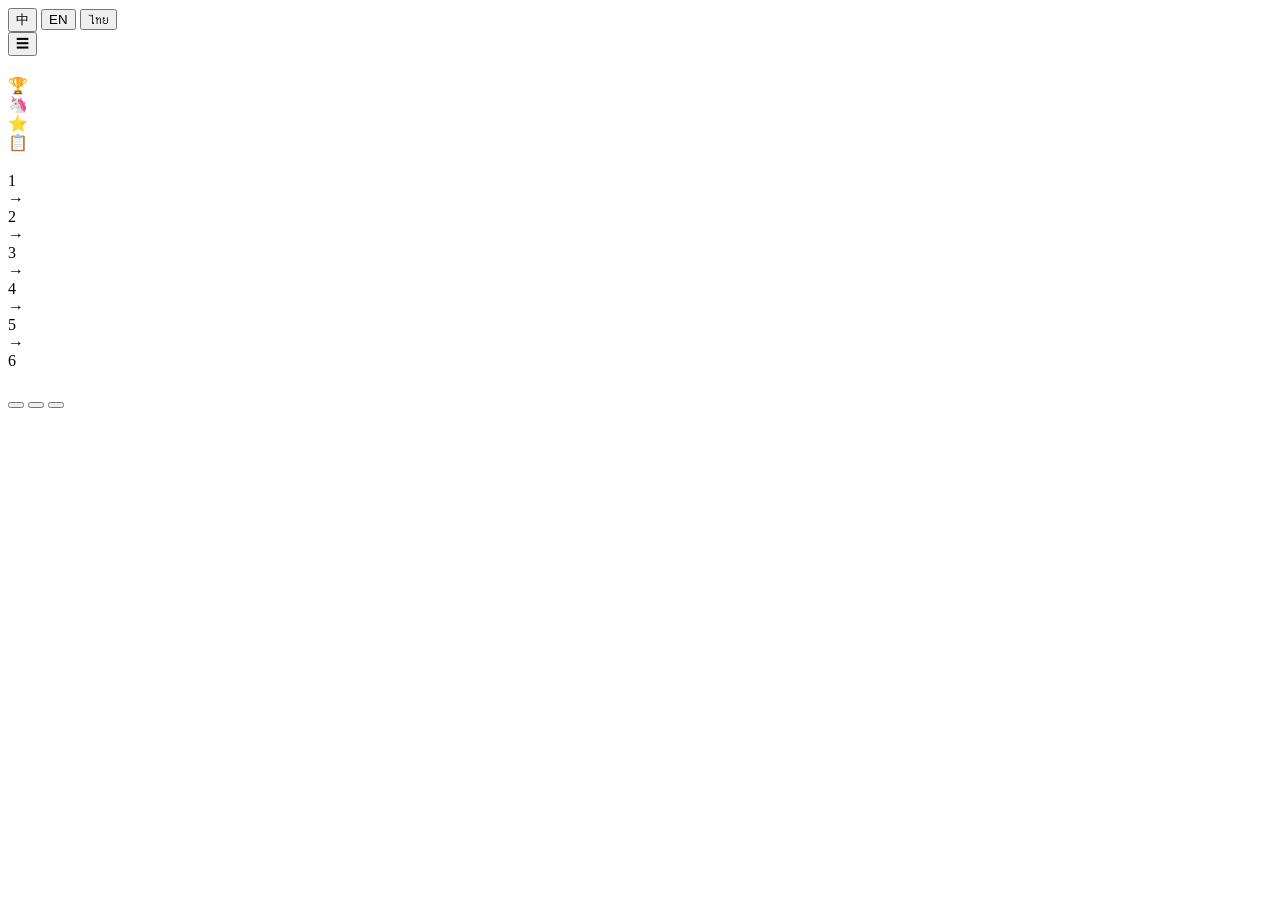
==== index.html @ 91d2c576 "Add files via upload" ====
<!DOCTYPE html>
<html lang="zh-CN">
<head>
<meta charset="UTF-8">
<meta name="viewport" content="width=device-width, initial-scale=1.0">
<title>BOOM MEDIA ASIA – Make China Brands Global</title>
<link rel="stylesheet" href="css/style.css">
</head>
<body>

<!-- ========== HEADER ========== -->
<header class="header">
  <div class="header-inner">
    <a href="#home" class="header-logo">
      <img src="../images/logo_boom_media_asia.png" alt="BOOM MEDIA ASIA" class="header-logo-img" onerror="this.style.display='none'">
    </a>
    <nav class="nav" id="main-nav"></nav>
    <div class="lang-switch">
      <button data-lang="zh" class="active">中</button>
      <button data-lang="en">EN</button>
      <button data-lang="th">ไทย</button>
    </div>
    <button class="mobile-menu-btn" aria-label="Menu">☰</button>
  </div>
</header>

<!-- ========== HERO ========== -->
<section class="hero" id="home">
  <div class="hero-bg"></div>
  <div class="hero-grid"></div>
  <div class="hero-inner">
    <div class="hero-badge"></div>
    <h1 class="hero-title"></h1>
    <p class="hero-subtitle"></p>
    <div class="hero-cta">
      <a href="#capability" class="btn btn-primary"></a>
      <a href="#contact" class="btn btn-outline"></a>
    </div>
    <div class="stats-row" id="stats-row"></div>
  </div>
</section>

<!-- ========== ABOUT ========== -->
<section class="section" id="about">
  <div class="section-inner">
    <span class="section-label"></span>
    <h2 class="section-title"></h2>
    <div class="about-grid">
      <div class="about-text">
        <p></p>
        <p></p>
        <p></p>
        <div class="about-highlights">
          <div class="highlight-card"><div class="hl-icon">🏆</div><div class="hl-title"></div><div class="hl-desc"></div></div>
          <div class="highlight-card"><div class="hl-icon">🦄</div><div class="hl-title"></div><div class="hl-desc"></div></div>
          <div class="highlight-card"><div class="hl-icon">⭐</div><div class="hl-title"></div><div class="hl-desc"></div></div>
          <div class="highlight-card"><div class="hl-icon">📋</div><div class="hl-title"></div><div class="hl-desc"></div></div>
        </div>
        <div class="about-group-logo">
          <img src="../images/group-logo-black.png" alt="BOOM TECHNOLOGY GROUP" onerror="this.style.display='none';this.nextElementSibling.style.display='block';">
          <p></p>
        </div>
      </div>
      <div>
        <h3 class="about-timeline-title section-subtitle" style="text-align:left;margin-top:0;"></h3>
        <div class="timeline"></div>
      </div>
    </div>
  </div>
</section>

<!-- ========== CAPABILITY ========== -->
<section class="section" id="capability">
  <div class="section-inner">
    <span class="section-label"></span>
    <h2 class="section-title"></h2>
    <p class="section-desc"></p>
    <div class="cap-grid">
      <div class="cap-card fade-in"><div class="cap-icon"></div><div class="cap-title"></div><div class="cap-desc"></div></div>
      <div class="cap-card fade-in"><div class="cap-icon"></div><div class="cap-title"></div><div class="cap-desc"></div></div>
      <div class="cap-card fade-in"><div class="cap-icon"></div><div class="cap-title"></div><div class="cap-desc"></div></div>
    </div>
    <h3 class="process-label section-subtitle"></h3>
    <div class="process-flow">
      <div class="process-step fade-in"><div class="step-num">1</div><div class="step-title"></div><div class="step-desc"></div><div class="step-arrow">→</div></div>
      <div class="process-step fade-in"><div class="step-num">2</div><div class="step-title"></div><div class="step-desc"></div><div class="step-arrow">→</div></div>
      <div class="process-step fade-in"><div class="step-num">3</div><div class="step-title"></div><div class="step-desc"></div><div class="step-arrow">→</div></div>
      <div class="process-step fade-in"><div class="step-num">4</div><div class="step-title"></div><div class="step-desc"></div><div class="step-arrow">→</div></div>
      <div class="process-step fade-in"><div class="step-num">5</div><div class="step-title"></div><div class="step-desc"></div><div class="step-arrow">→</div></div>
      <div class="process-step fade-in"><div class="step-num">6</div><div class="step-title"></div><div class="step-desc"></div></div>
    </div>
    <h3 class="adv-label section-subtitle"></h3>
    <div class="adv-grid">
      <div class="adv-card fade-in"><div class="adv-num"></div><div class="adv-body"><h4></h4><p></p></div></div>
      <div class="adv-card fade-in"><div class="adv-num"></div><div class="adv-body"><h4></h4><p></p></div></div>
      <div class="adv-card fade-in"><div class="adv-num"></div><div class="adv-body"><h4></h4><p></p></div></div>
      <div class="adv-card fade-in"><div class="adv-num"></div><div class="adv-body"><h4></h4><p></p></div></div>
    </div>
  </div>
</section>

<!-- ========== STRENGTH ========== -->
<section class="section" id="strength">
  <div class="section-inner">
    <span class="section-label"></span>
    <h2 class="section-title"></h2>
    <div class="strength-grid">
      <div class="strength-card fade-in">
        <img src="../images/slide_10_img3.png" alt="" class="strength-img" onerror="this.style.display='none'">
        <div class="strength-body"><h4></h4><p></p></div>
      </div>
      <div class="strength-card fade-in">
        <img src="../images/slide_11_img3.png" alt="" class="strength-img" onerror="this.style.display='none'">
        <div class="strength-body"><h4></h4><p></p></div>
      </div>
      <div class="strength-card fade-in">
        <img src="../images/slide_08_img4.png" alt="" class="strength-img" onerror="this.style.display='none'">
        <div class="strength-body"><h4></h4><p></p></div>
      </div>
    </div>
  </div>
</section>

<!-- ========== TALENT ========== -->
<section class="section" id="talent">
  <div class="section-inner">
    <span class="section-label"></span>
    <h2 class="section-title"></h2>
    <p class="section-desc"></p>
    <div class="talent-layout">
      <div class="talent-featured"></div>
      <div class="talent-grid"></div>
    </div>
  </div>
</section>

<!-- ========== CLIENTS (Slide 13) ========== -->
<section class="section" id="clients">
  <div class="section-inner">
    <span class="section-label"></span>
    <h2 class="section-title"></h2>
    <div class="clients-stats-banner">
      <h3></h3>
      <p></p>
    </div>
    <div class="clients-grid" id="clients-grid">
      <!-- Populated by JS -->
    </div>
  </div>
</section>

<!-- ========== CASES ========== -->
<section class="section" id="cases">
  <div class="section-inner">
    <span class="section-label"></span>
    <h2 class="section-title"></h2>
    <p class="section-desc"></p>
    <div class="case-filters">
      <button class="case-filter active" data-filter="all"></button>
      <button class="case-filter" data-filter="tourism"></button>
      <button class="case-filter" data-filter="brand"></button>
    </div>
    <div class="case-grid" id="case-grid"></div>
  </div>
</section>

<!-- ========== CASE MODAL ========== -->
<div class="modal-overlay" id="case-modal-overlay">
  <div class="modal" id="case-modal"></div>
</div>

<!-- ========== CONTACT ========== -->
<section class="section contact" id="contact">
  <div class="section-inner">
    <span class="section-label"></span>
    <h2 class="section-title"></h2>
    <p class="section-desc"></p>
    <div class="contact-grid">
      <div class="contact-card fade-in"><div class="contact-icon"></div><h4></h4><p></p></div>
      <div class="contact-card fade-in"><div class="contact-icon"></div><h4></h4><p></p></div>
      <div class="contact-card fade-in"><div class="contact-icon"></div><h4></h4><p></p></div>
    </div>
    <div class="contact-emails" id="contact-emails"></div>
    <div style="margin-top:40px;">
      <a href="#home" class="btn btn-primary"></a>
    </div>
  </div>
</section>

<!-- ========== FOOTER ========== -->
<footer class="footer" id="footer">
  <div class="footer-logo"></div>
  <div class="footer-emails" id="footer-emails"></div>
  <div class="footer-links">
    <a href="#about"></a>
    <a href="#capability"></a>
    <a href="#talent"></a>
    <a href="#clients"></a>
    <a href="#cases"></a>
    <a href="#contact"></a>
  </div>
  <div class="footer-copy"></div>
  <img src="../images/group-logo.png" alt="" class="footer-group-logo" onerror="this.style.display='none'">
</footer>

<script src="js/main.js"></script>
</body>
</html>
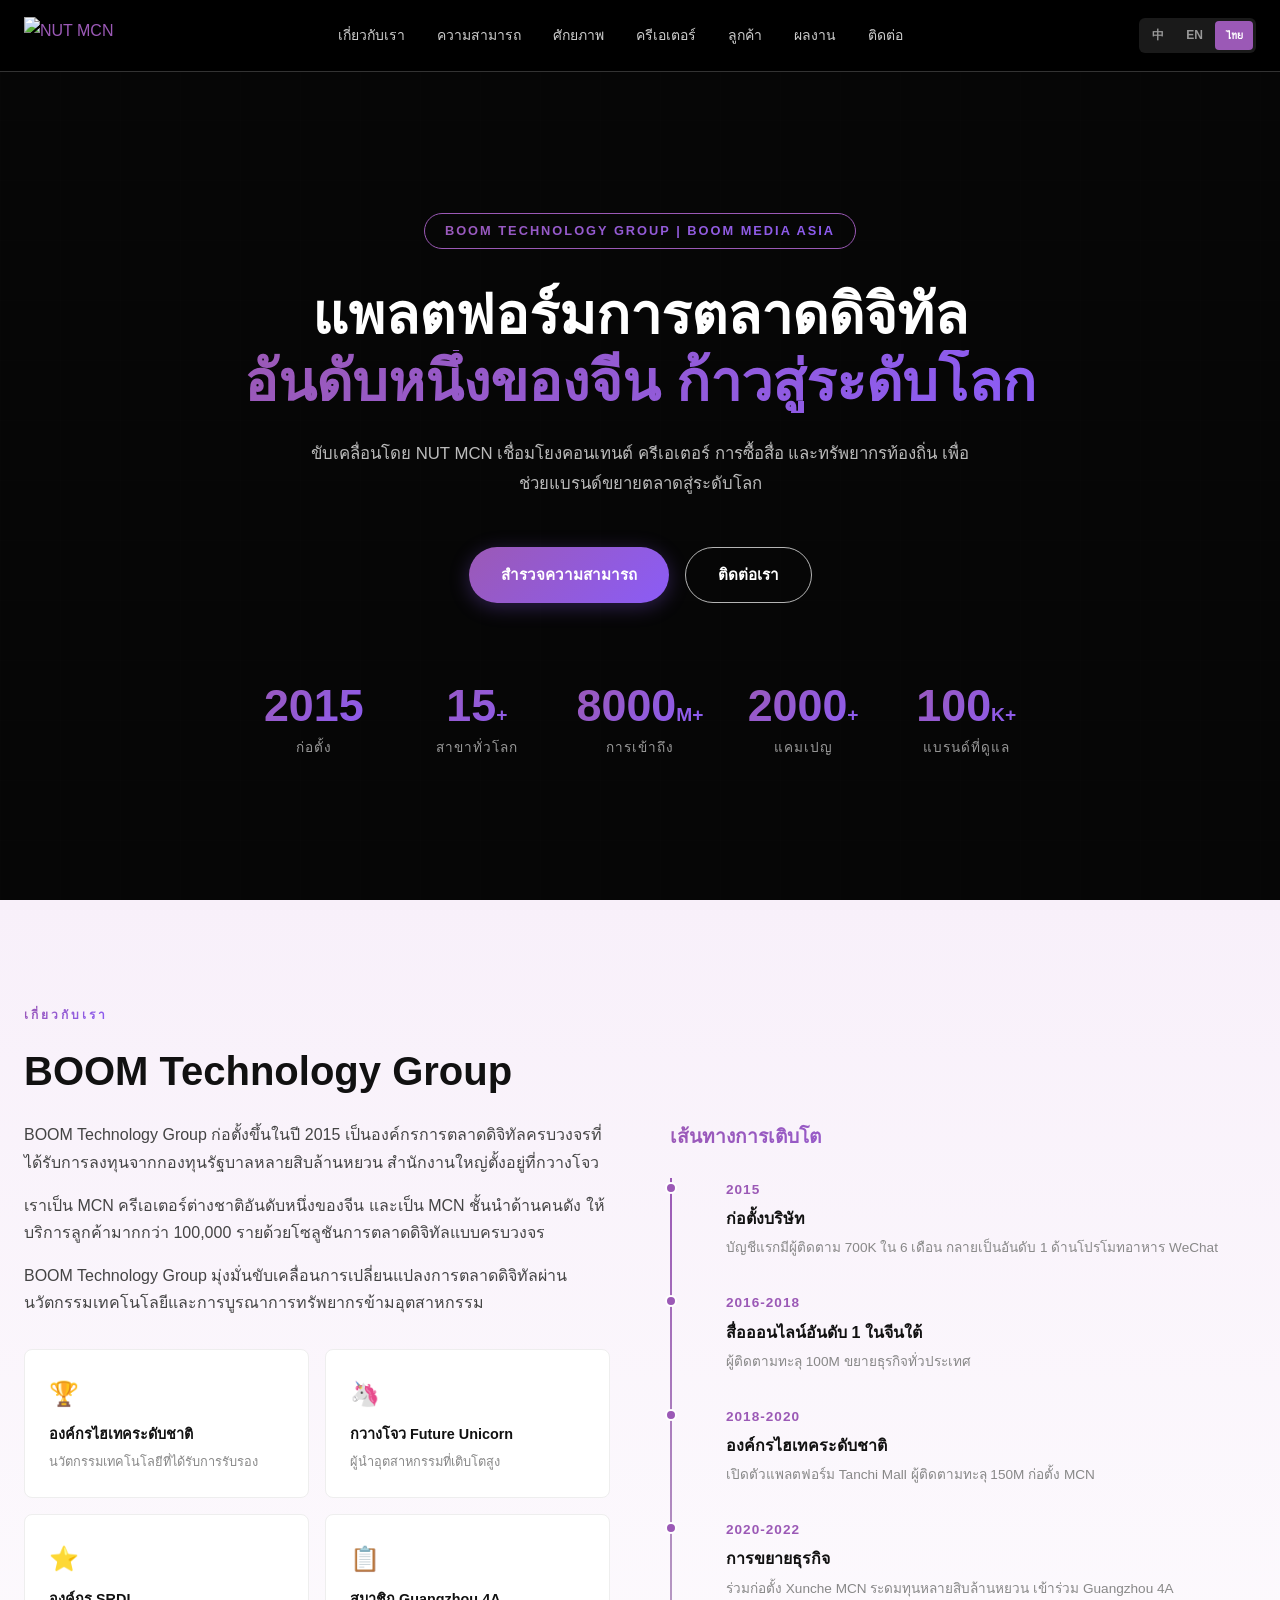
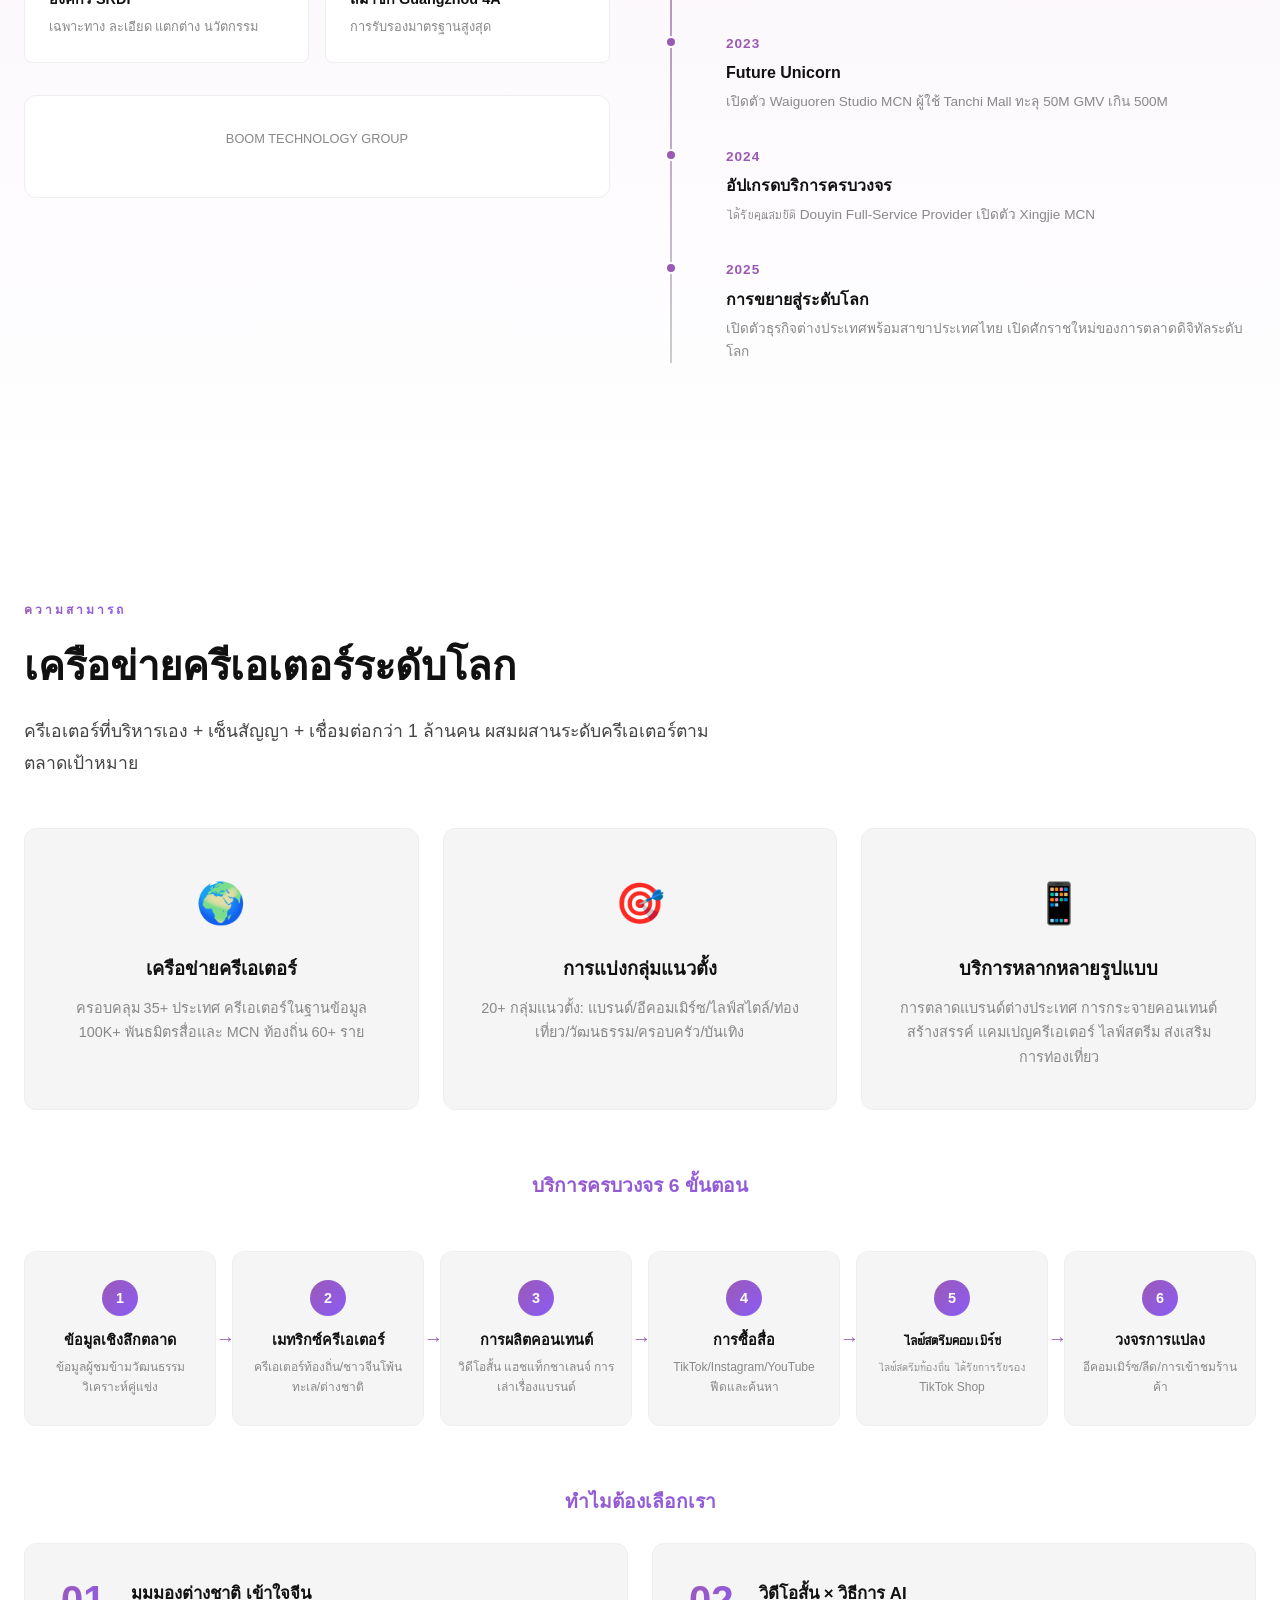
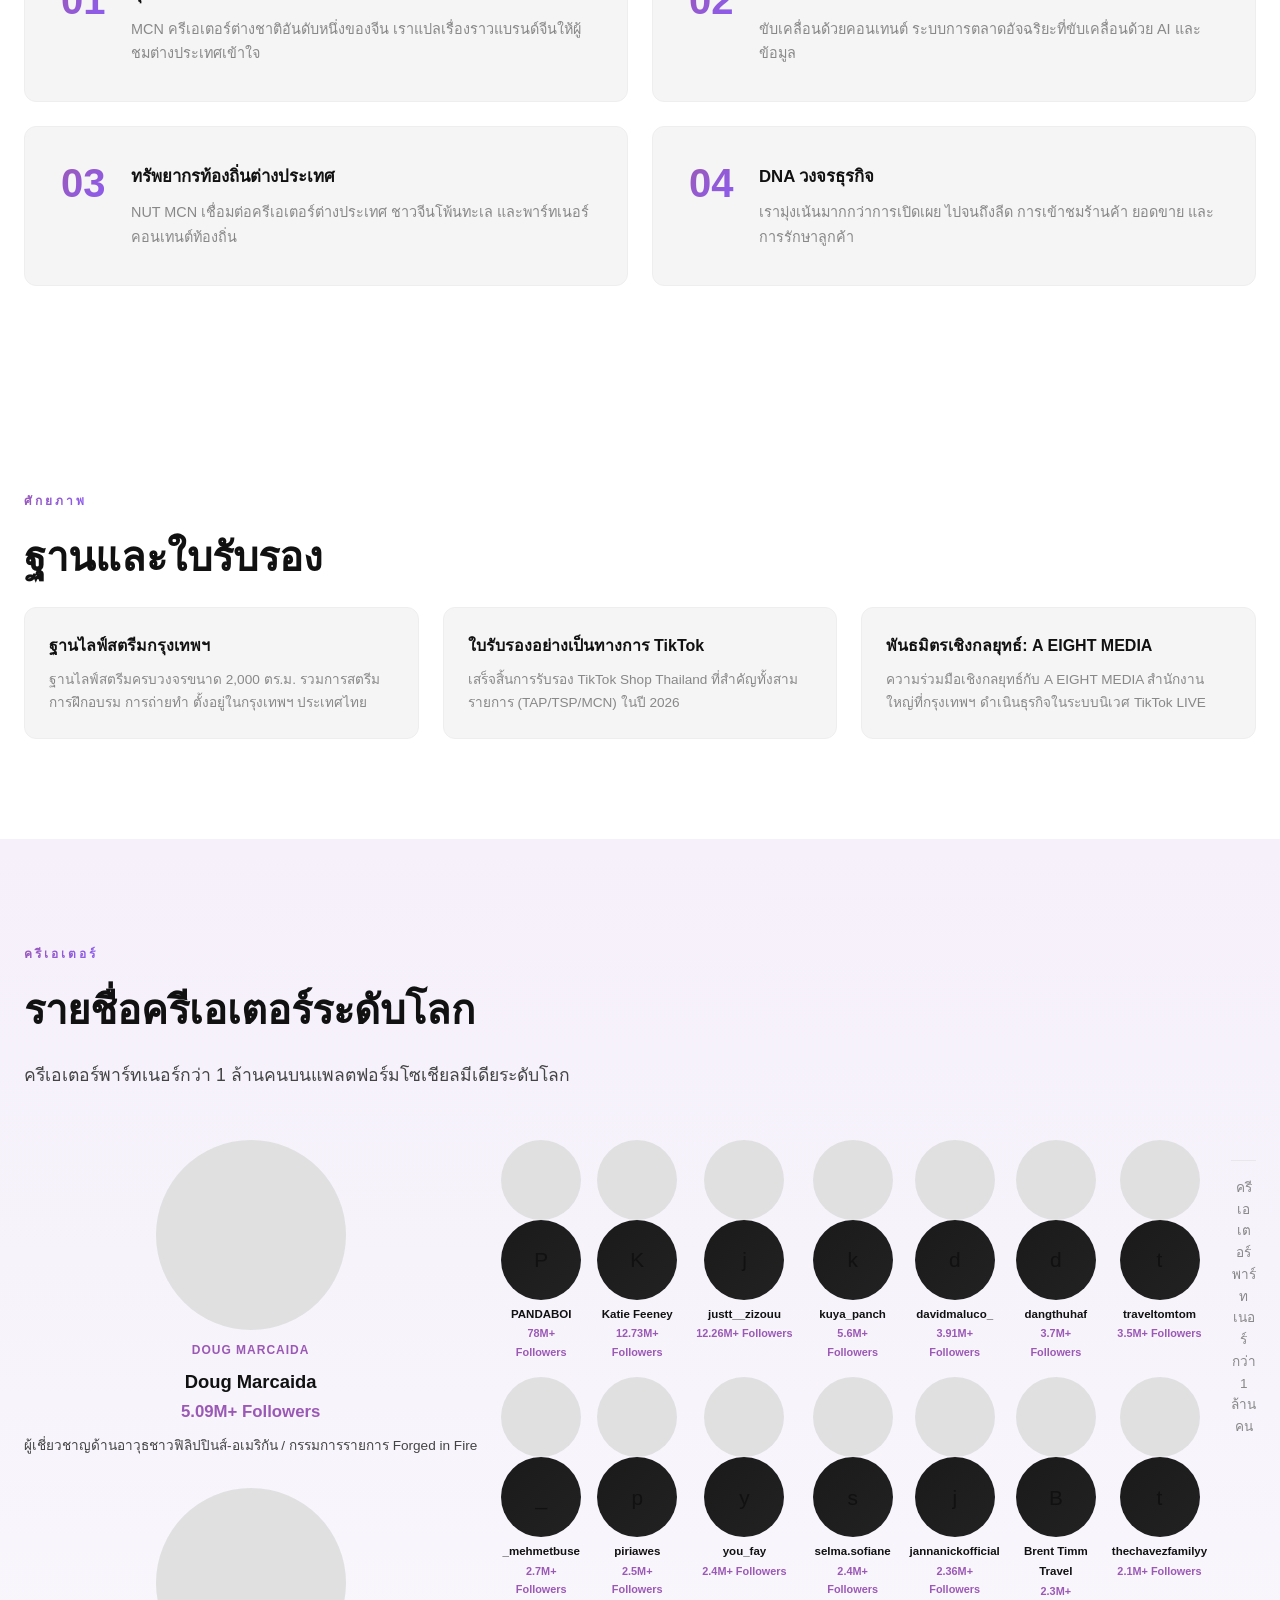
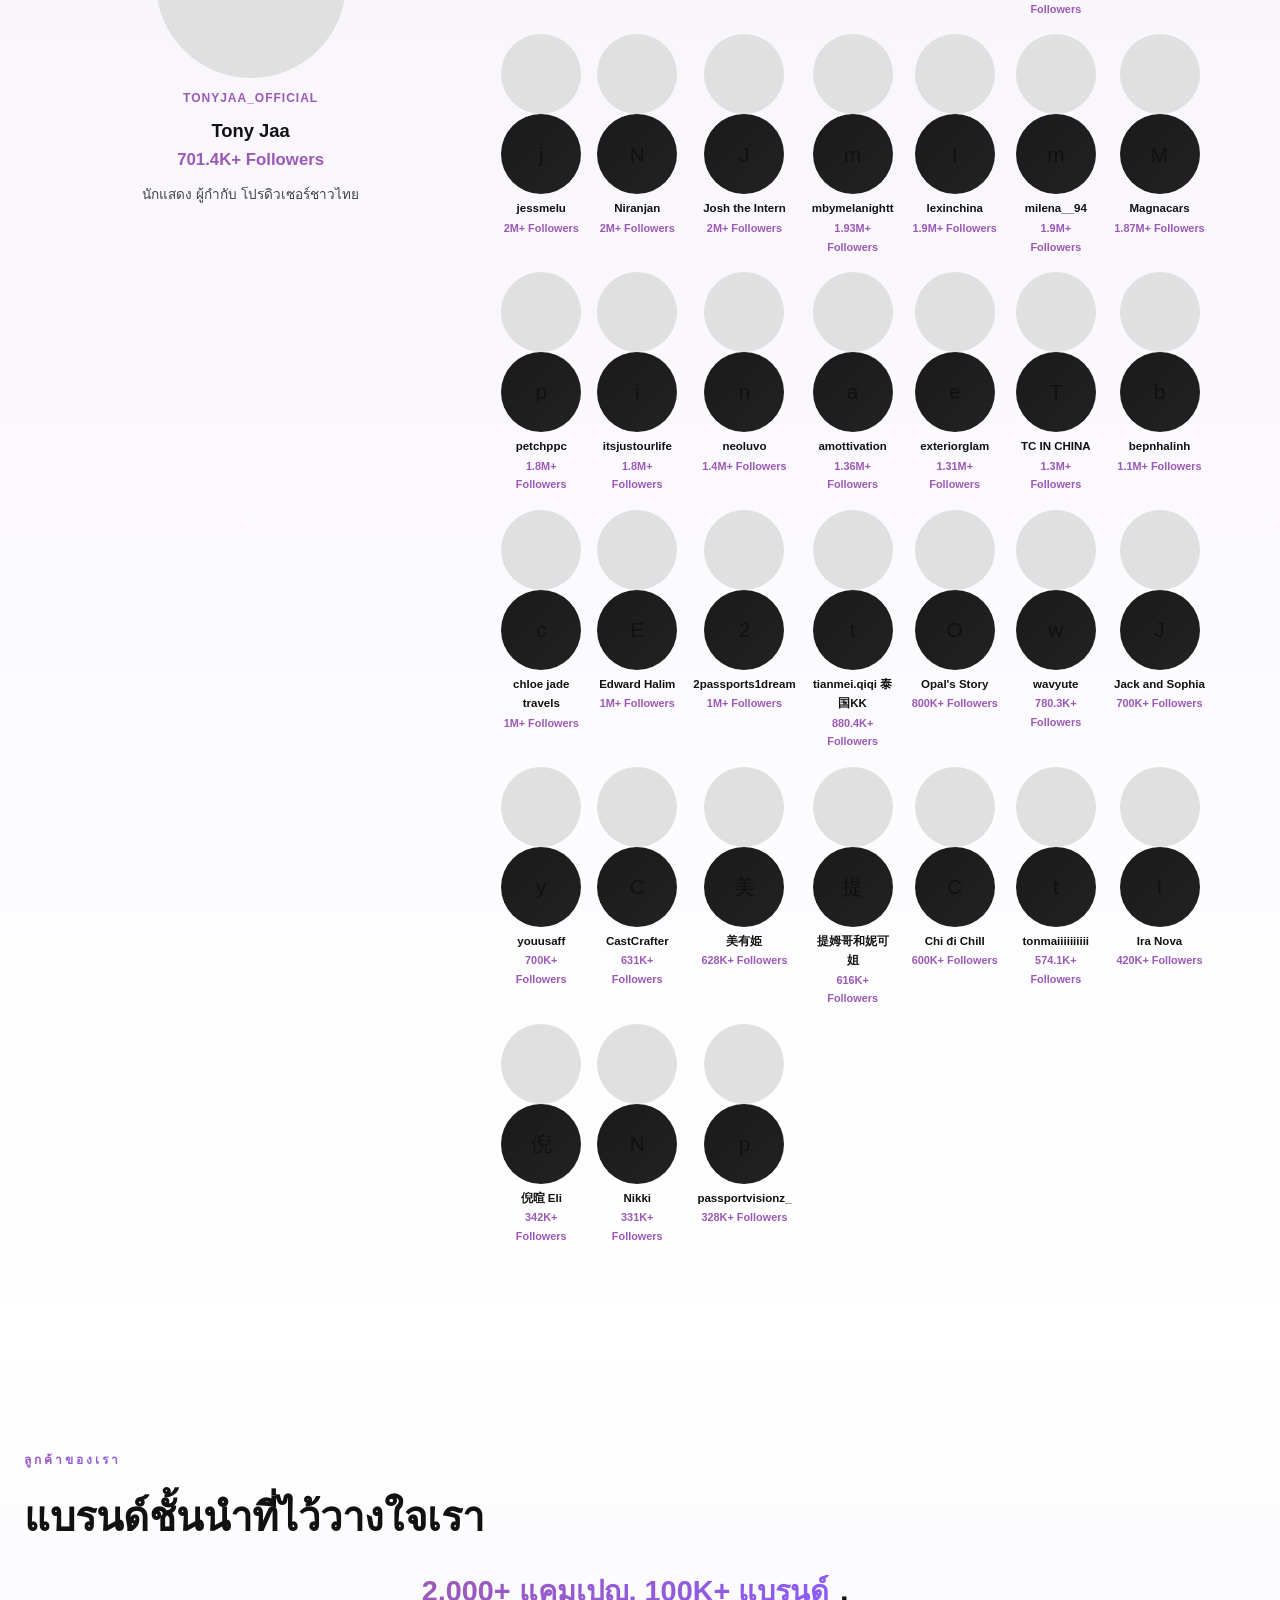
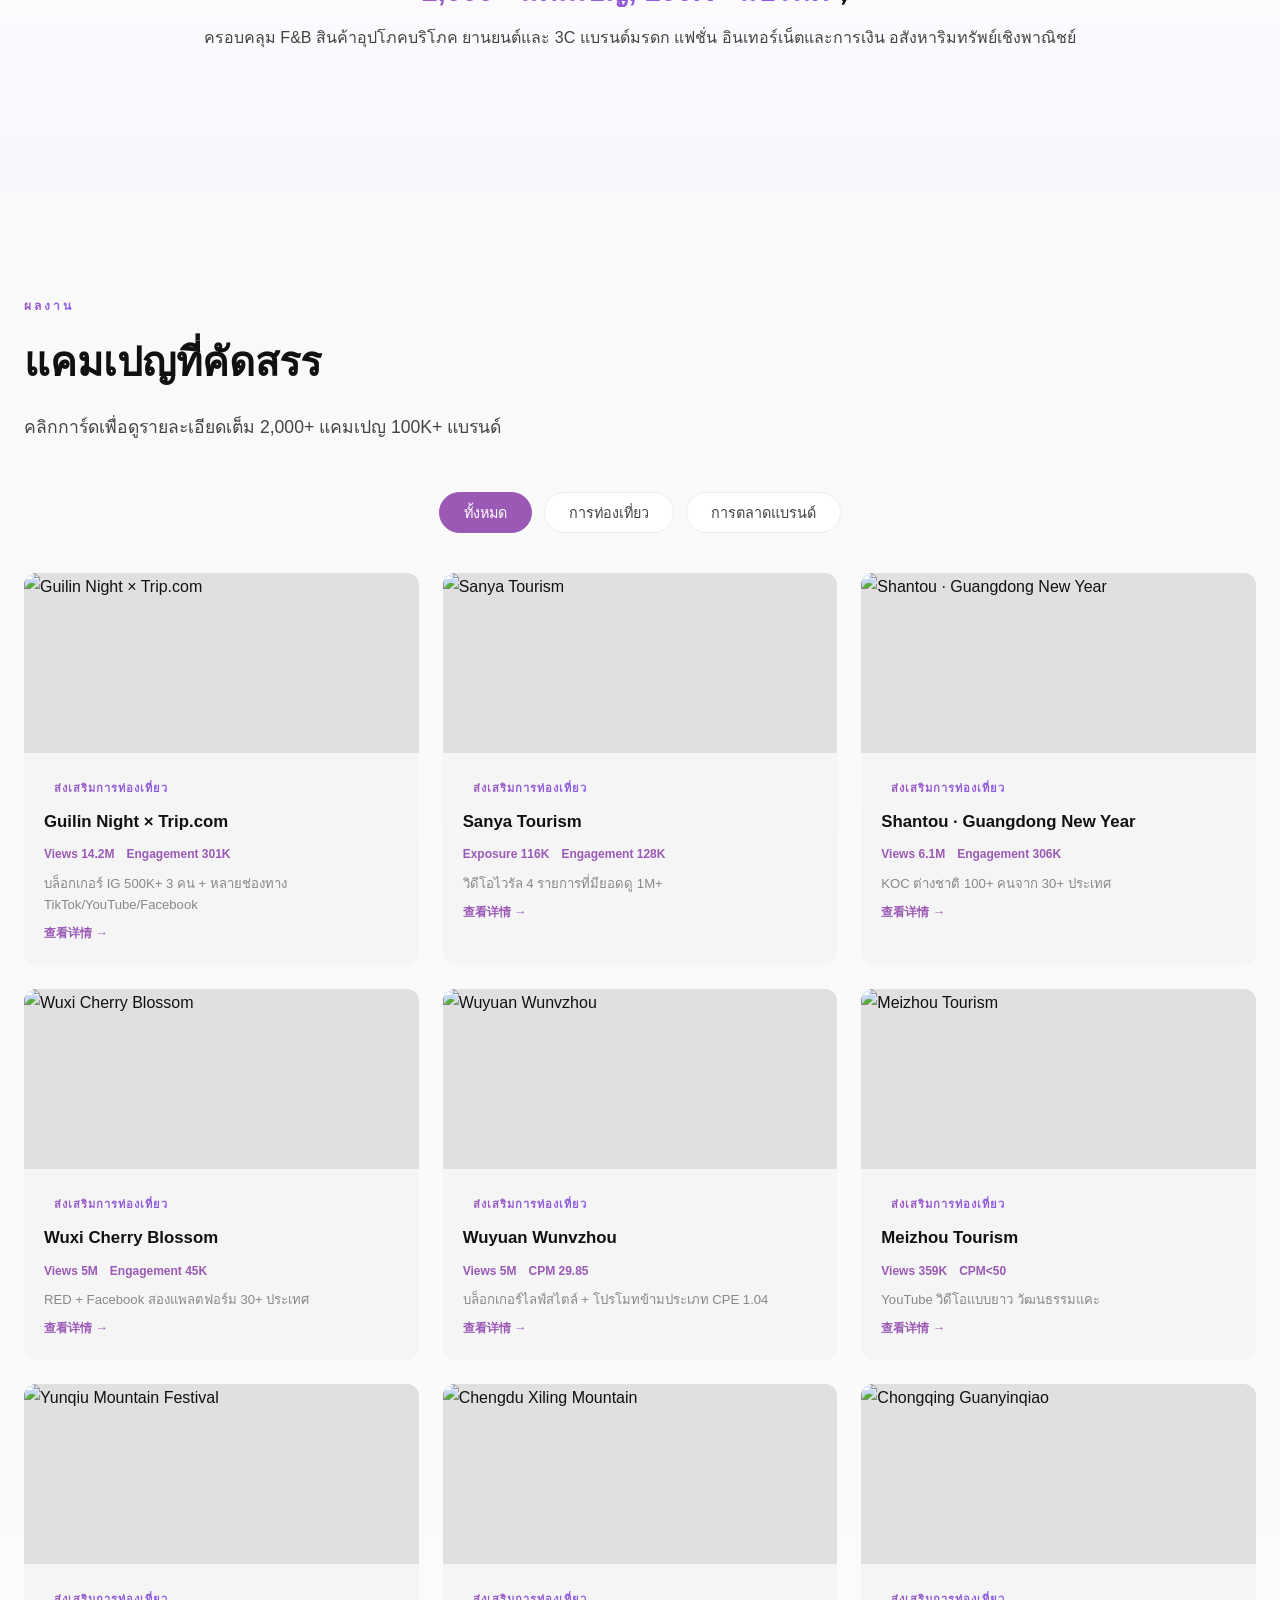
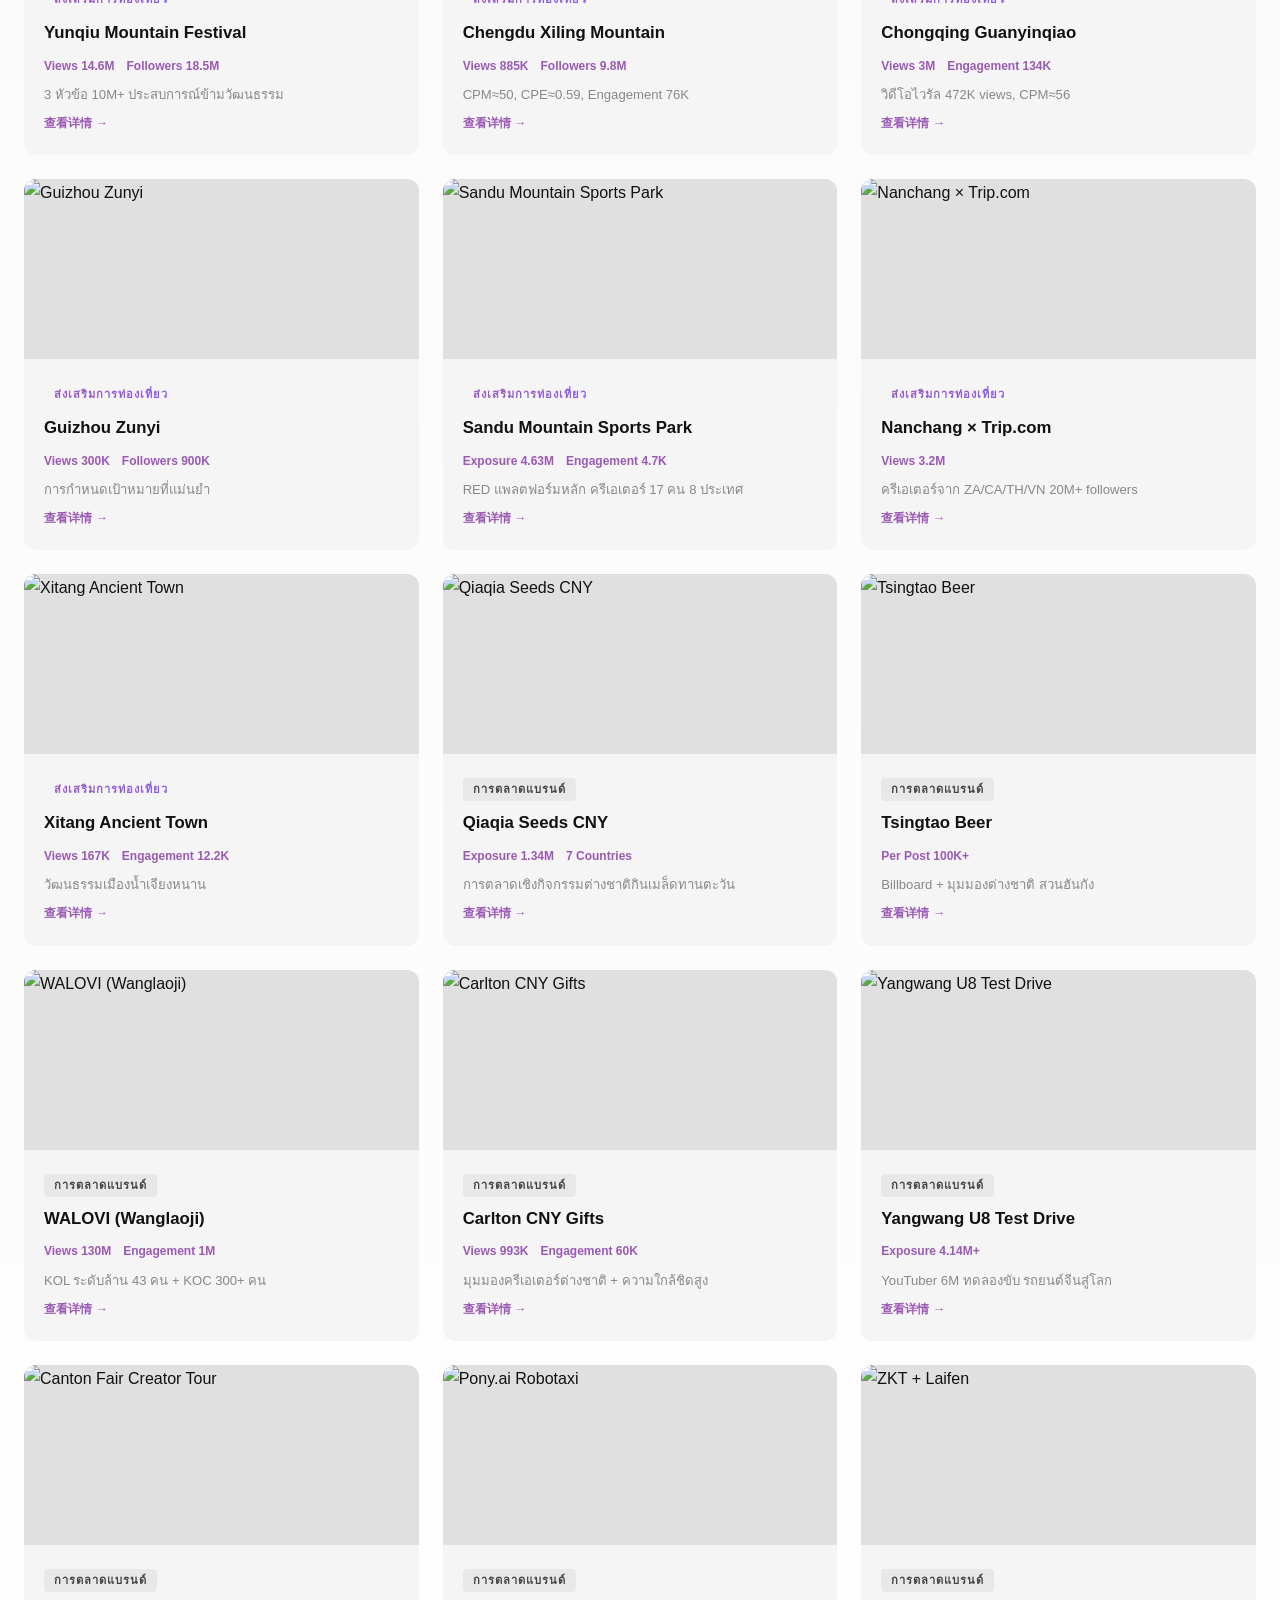
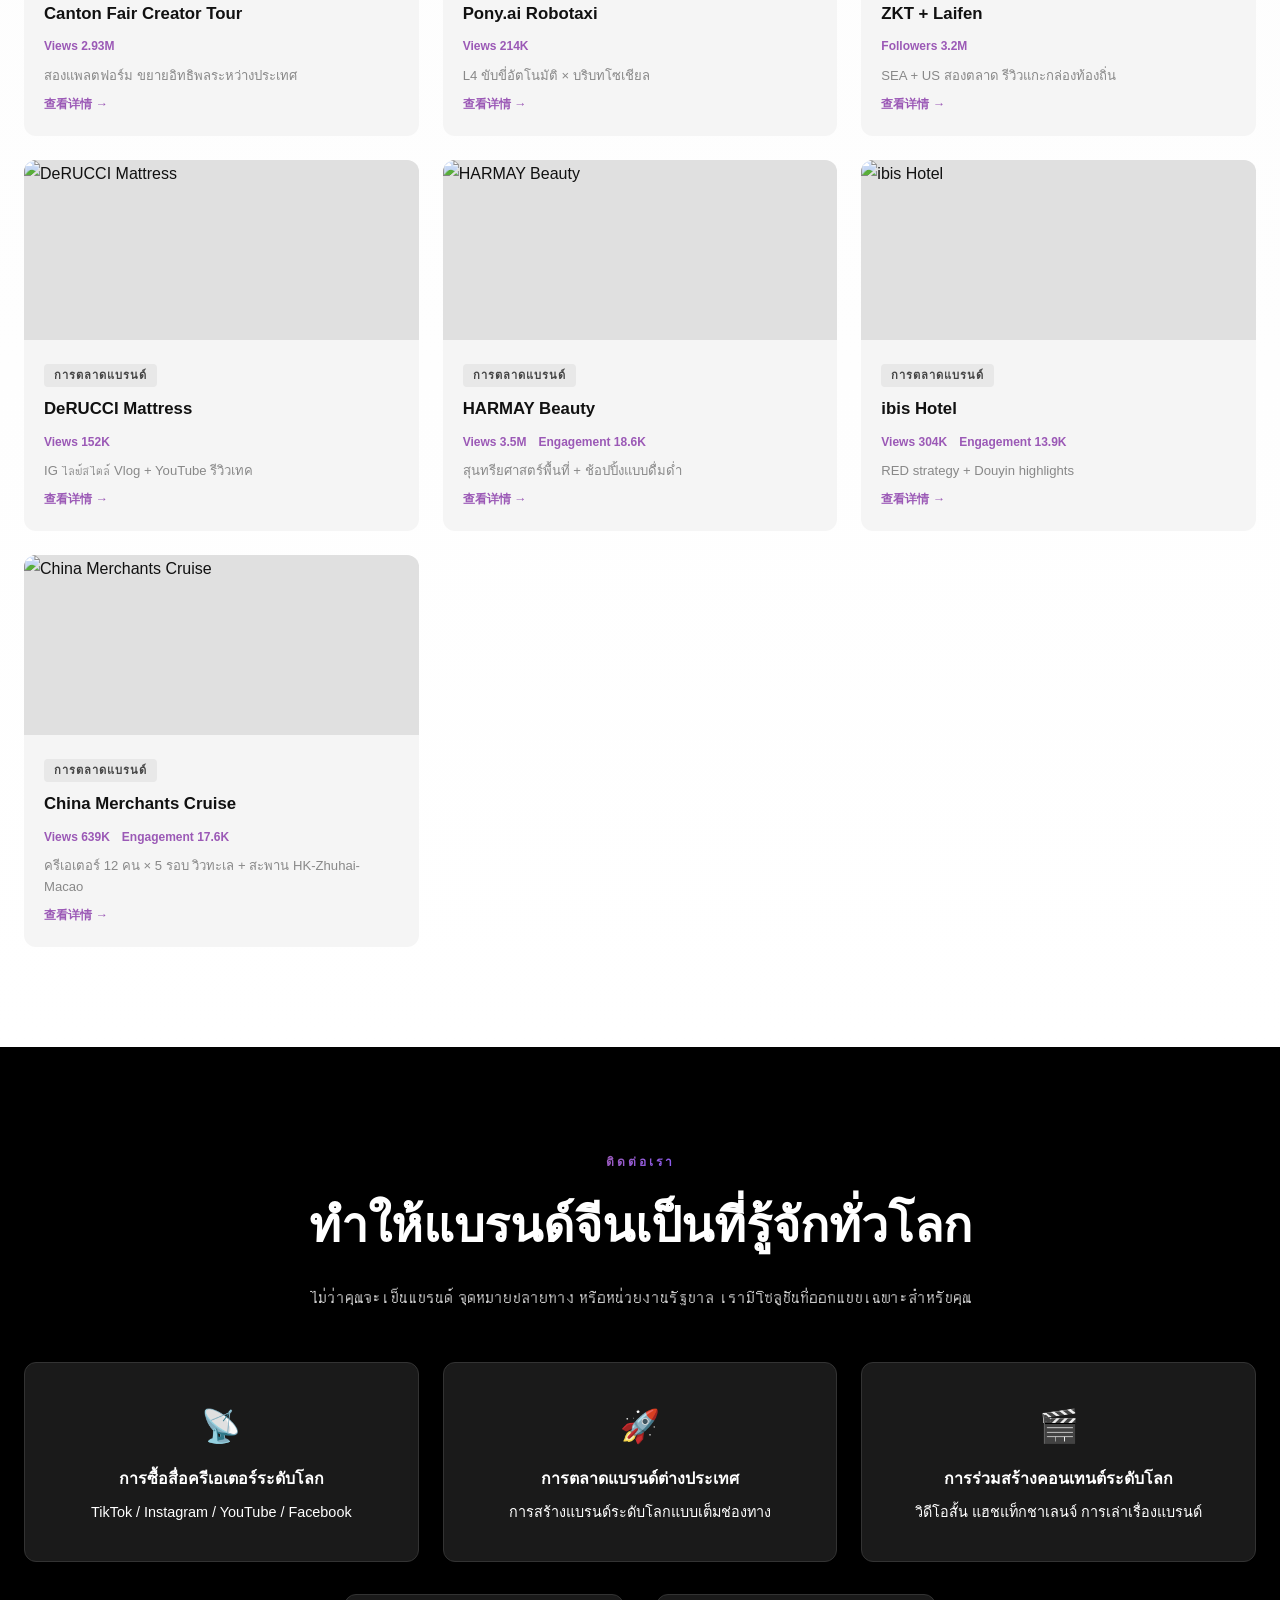
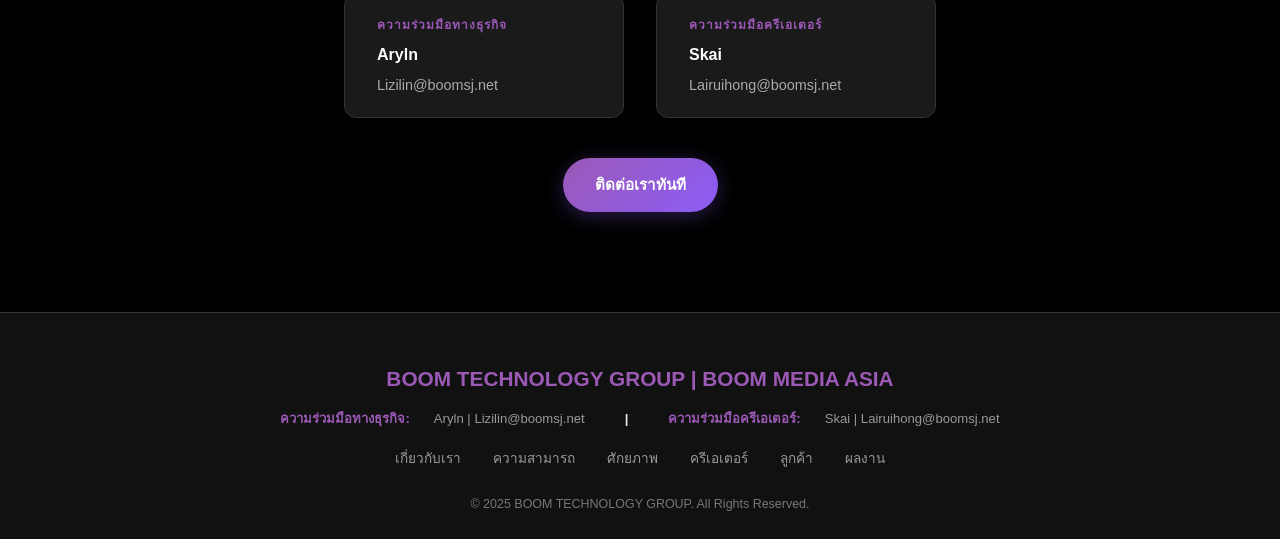
==== commit d9448e66: "Add files via upload" ====
--- a/index.html
+++ b/index.html
@@ -4,6 +4,7 @@
 <meta charset="UTF-8">
 <meta name="viewport" content="width=device-width, initial-scale=1.0">
 <title>BOOM MEDIA ASIA – Make China Brands Global</title>
+<link rel="icon" type="image/jpeg" href="images/logo.jpg">
 <link rel="stylesheet" href="css/style.css">
 </head>
 <body>
@@ -12,7 +13,7 @@
 <header class="header">
   <div class="header-inner">
     <a href="#home" class="header-logo">
-      <img src="../images/logo_boom_media_asia.png" alt="BOOM MEDIA ASIA" class="header-logo-img" onerror="this.style.display='none'">
+      <img src="images/logo_boom_media_asia.png" alt="NUT MCN" class="header-logo-img">
     </a>
     <nav class="nav" id="main-nav"></nav>
     <div class="lang-switch">
@@ -57,7 +58,7 @@
           <div class="highlight-card"><div class="hl-icon">📋</div><div class="hl-title"></div><div class="hl-desc"></div></div>
         </div>
         <div class="about-group-logo">
-          <img src="../images/group-logo-black.png" alt="BOOM TECHNOLOGY GROUP" onerror="this.style.display='none';this.nextElementSibling.style.display='block';">
+          <img src="images/group-logo-black.png" alt="BOOM TECHNOLOGY GROUP" onerror="this.style.display='none';this.nextElementSibling.style.display='block';">
           <p></p>
         </div>
       </div>
@@ -106,15 +107,15 @@
     <h2 class="section-title"></h2>
     <div class="strength-grid">
       <div class="strength-card fade-in">
-        <img src="../images/slide_10_img3.png" alt="" class="strength-img" onerror="this.style.display='none'">
+        <img src="images/slide_10_img3.png" alt="" class="strength-img" onerror="this.style.display='none'">
         <div class="strength-body"><h4></h4><p></p></div>
       </div>
       <div class="strength-card fade-in">
-        <img src="../images/slide_11_img3.png" alt="" class="strength-img" onerror="this.style.display='none'">
+        <img src="images/slide_11_img3.jpg" alt="" class="strength-img" onerror="this.style.display='none'">
         <div class="strength-body"><h4></h4><p></p></div>
       </div>
       <div class="strength-card fade-in">
-        <img src="../images/slide_08_img4.png" alt="" class="strength-img" onerror="this.style.display='none'">
+        <img src="images/slide_08_img4.jpg" alt="" class="strength-img" onerror="this.style.display='none'">
         <div class="strength-body"><h4></h4><p></p></div>
       </div>
     </div>
@@ -200,7 +201,7 @@
     <a href="#contact"></a>
   </div>
   <div class="footer-copy"></div>
-  <img src="../images/group-logo.png" alt="" class="footer-group-logo" onerror="this.style.display='none'">
+  <img src="images/group-logo.png" alt="" class="footer-group-logo" onerror="this.style.display='none'">
 </footer>
 
 <script src="js/main.js"></script>
--- a/css/style.css
+++ b/css/style.css
@@ -0,0 +1,1006 @@
+/* ============================================================
+   BOOM MEDIA ASIA - Enterprise Website
+   Color: White BG + Black Text + Red Accent (#9b59b6)
+   ============================================================ */
+
+/* === CSS Variables === */
+:root {
+  --bg-primary: #ffffff;
+  --bg-secondary: #fafafa;
+  --bg-card: #f5f5f5;
+  --bg-card-hover: #eeeeee;
+  --purple: #9b59b6;
+  --purple-light: #c39bd3;
+  --purple-dark: #8e44ad;
+  --accent: #9b59b6;
+  --accent-light: #c39bd3;
+  --text-primary: #111111;
+  --text-secondary: #444444;
+  --text-muted: #888888;
+  --border: #eeeeee;
+  --border-light: #e8e8e8;
+  --radius: 8px;
+  --radius-lg: 12px;
+  --shadow: 0 2px 16px rgba(0,0,0,0.06);
+  --shadow-lg: 0 4px 32px rgba(0,0,0,0.1);
+  --transition: 0.3s cubic-bezier(0.4,0,0.2,1);
+  --max-width: 1280px;
+  --header-height: 72px;
+}
+
+/* === Reset & Base === */
+*, *::before, *::after { box-sizing: border-box; margin: 0; padding: 0; }
+html { scroll-behavior: smooth; scroll-padding-top: var(--header-height); }
+body {
+  font-family: 'Segoe UI', 'Inter', -apple-system, BlinkMacSystemFont, sans-serif;
+  background: var(--bg-primary);
+  color: var(--text-primary);
+  line-height: 1.7;
+  overflow-x: hidden;
+}
+a { color: var(--purple); text-decoration: none; transition: var(--transition); }
+a:hover { color: var(--purple-dark); }
+img { max-width: 100%; display: block; }
+ul { list-style: none; }
+
+/* === Header / Navigation (Dark) === */
+.header {
+  position: fixed; top: 0; left: 0; right: 0; z-index: 1000;
+  height: var(--header-height);
+  background: rgba(0,0,0,0.92);
+  backdrop-filter: blur(12px);
+  border-bottom: 1px solid #333;
+  display: flex; align-items: center;
+}
+.header-inner {
+  width: 100%; max-width: var(--max-width); margin: 0 auto;
+  padding: 0 24px;
+  display: flex; align-items: center; justify-content: space-between;
+}
+.header-logo {
+  display: flex; align-items: center; gap: 8px;
+}
+.header-logo-img { height: 36px; width: auto; }
+.nav { display: flex; gap: 4px; align-items: center; }
+.nav a {
+  color: #ccc; padding: 8px 14px; border-radius: 6px;
+  font-size: 0.875rem; font-weight: 500; transition: var(--transition);
+}
+.nav a:hover, .nav a.active { color: var(--purple); background: rgba(155,89,182,0.1); }
+.lang-switch {
+  display: flex; gap: 2px; background: #1a1a1a; border-radius: 6px;
+  padding: 3px; margin-left: 12px;
+}
+.lang-switch button {
+  background: none; border: none; color: #999;
+  padding: 6px 10px; border-radius: 4px; cursor: pointer;
+  font-size: 0.75rem; font-weight: 600; transition: var(--transition);
+}
+.lang-switch button.active { background: var(--purple); color: #fff; }
+.lang-switch button:hover:not(.active) { color: #fff; }
+.mobile-menu-btn {
+  display: none; background: none; border: none; color: #fff;
+  font-size: 1.5rem; cursor: pointer;
+}
+
+/* === Section Common === */
+.section {
+  padding: 100px 24px;
+}
+/* .section:nth-child(even) — disabled in favor of per-section backgrounds */
+.section-inner {
+  max-width: var(--max-width); margin: 0 auto;
+}
+.section-label {
+  display: inline-block;
+  color: var(--purple);
+  background: linear-gradient(135deg, #9b59b6, #8b5cf6);
+  -webkit-background-clip: text;
+  -webkit-text-fill-color: transparent;
+  background-clip: text;
+  font-size: 0.75rem;
+  font-weight: 800; letter-spacing: 3px; text-transform: uppercase;
+  margin-bottom: 12px;
+}
+.section-title {
+  font-size: 2.5rem; font-weight: 800; margin-bottom: 16px;
+  color: var(--text-primary);
+}
+.section-desc {
+  color: var(--text-secondary); font-size: 1.1rem; max-width: 700px;
+  margin-bottom: 48px; line-height: 1.8;
+}
+
+/* === Hero (Dark background) === */
+.hero {
+  min-height: 100vh; display: flex; align-items: center;
+  position: relative; overflow: hidden;
+  padding-top: var(--header-height);
+  background: #060606;
+}
+.hero-bg {
+  position: absolute; inset: 0; z-index: 0;
+  background: url('../images/slide_01_img2.jpg') center/cover no-repeat;
+}
+.hero-bg::after {
+  content: ''; position: absolute; inset: 0;
+  background: linear-gradient(180deg, rgba(6,6,6,0.25) 0%, rgba(6,6,6,0.55) 70%, #060606 100%);
+}
+.hero-grid {
+  position: absolute; inset: 0; z-index: 0; opacity: 0.1;
+  background-image: linear-gradient(rgba(255,255,255,0.06) 1px, transparent 1px),
+                    linear-gradient(90deg, rgba(255,255,255,0.06) 1px, transparent 1px);
+  background-size: 60px 60px;
+}
+.hero-inner {
+  position: relative; z-index: 1;
+  max-width: var(--max-width); margin: 0 auto;
+  padding: 80px 24px; text-align: center;
+}
+.hero-badge {
+  display: inline-block; padding: 6px 20px;
+  border: 1px solid var(--purple); border-radius: 50px;
+  color: var(--purple);
+  background: linear-gradient(135deg, #9b59b6, #8b5cf6);
+  -webkit-background-clip: text;
+  -webkit-text-fill-color: transparent;
+  background-clip: text;
+  font-size: 0.8rem; font-weight: 600;
+  letter-spacing: 2px; margin-bottom: 32px;
+}
+.hero-title {
+  font-size: 3.5rem; font-weight: 900; line-height: 1.2; margin-bottom: 24px;
+  color: #ffffff;
+}
+.hero-title .red {
+  color: var(--purple);
+  background: linear-gradient(135deg, #9b59b6, #8b5cf6);
+  -webkit-background-clip: text;
+  -webkit-text-fill-color: transparent;
+  background-clip: text;
+}
+.hero-subtitle {
+  font-size: 1.05rem; color: #bbbbbb; max-width: 680px;
+  margin: 0 auto 48px; line-height: 1.8;
+}
+.hero-cta {
+  display: inline-flex; gap: 16px; flex-wrap: wrap; justify-content: center;
+}
+.btn {
+  display: inline-flex; align-items: center; gap: 8px;
+  padding: 14px 32px; border-radius: 50px; font-weight: 600;
+  font-size: 0.95rem; cursor: pointer; border: none; transition: var(--transition);
+}
+.btn-primary {
+  background: linear-gradient(135deg, #9b59b6, #8b5cf6);
+  color: #fff; box-shadow: 0 4px 20px rgba(139,92,246,0.3);
+}
+.btn-primary:hover { transform: translateY(-2px); box-shadow: 0 8px 32px rgba(139,92,246,0.5); }
+.btn-outline {
+  border: 1.5px solid rgba(255,255,255,0.7); color: #ffffff;
+  background: transparent;
+}
+.btn-outline:hover { border-color: var(--purple); color: var(--purple); background: rgba(155,89,182,0.1); }
+
+/* === Stats Row (hero area) === */
+.stats-row {
+  display: grid; grid-template-columns: repeat(5, 1fr); gap: 24px;
+  margin-top: 80px;
+}
+.stat-item { text-align: center; }
+.stat-number {
+  font-size: 2.8rem; font-weight: 900;
+  color: var(--purple);
+  background: linear-gradient(135deg, #9b59b6, #8b5cf6);
+  -webkit-background-clip: text;
+  -webkit-text-fill-color: transparent;
+  background-clip: text;
+  line-height: 1; margin-bottom: 8px;
+}
+.stat-number .unit { font-size: 1.2rem; font-weight: 600; }
+.stat-label {
+  color: #999999; font-size: 0.85rem; text-transform: uppercase;
+  letter-spacing: 1px;
+}
+
+/* === About / Timeline === */
+.about-grid {
+  display: grid; grid-template-columns: 1fr 1fr; gap: 60px; align-items: start;
+}
+.about-text p { color: var(--text-secondary); margin-bottom: 16px; }
+.about-highlights {
+  display: grid; grid-template-columns: 1fr 1fr; gap: 16px; margin-top: 32px;
+}
+.highlight-card {
+  background: var(--bg-card); border-radius: var(--radius); padding: 24px;
+  border: 1px solid var(--border); transition: var(--transition);
+}
+.highlight-card:hover { border-color: var(--purple); }
+.highlight-card .hl-icon { font-size: 1.5rem; color: var(--purple); margin-bottom: 8px; }
+.highlight-card .hl-title { font-weight: 700; font-size: 0.9rem; margin-bottom: 4px; }
+.highlight-card .hl-desc { color: var(--text-muted); font-size: 0.8rem; }
+
+/* Group logo in about */
+.about-group-logo {
+  margin-top: 32px; padding: 32px 24px;
+  background: var(--bg-card); border-radius: var(--radius-lg);
+  border: 1px solid var(--border); text-align: center;
+}
+.about-group-logo img { max-width: 300px; height: auto; margin: 0 auto 16px; }
+.about-group-logo p { color: var(--text-muted); font-size: 0.8rem; }
+
+/* Timeline */
+.timeline { position: relative; padding-left: 32px; }
+.timeline::before {
+  content: ''; position: absolute; left: 0; top: 0; bottom: 0;
+  width: 2px; background: linear-gradient(to bottom, var(--purple), #ccc);
+}
+.timeline-item { position: relative; margin-bottom: 32px; padding-left: 24px; }
+.timeline-item::before {
+  content: ''; position: absolute; left: -37px; top: 4px;
+  width: 12px; height: 12px; border-radius: 50%;
+  background: var(--purple); border: 2px solid var(--bg-primary);
+}
+.timeline-year {
+  color: var(--purple); font-weight: 800; font-size: 0.85rem; letter-spacing: 1px;
+  margin-bottom: 4px;
+}
+.timeline-title { font-weight: 700; font-size: 1rem; margin-bottom: 4px; }
+.timeline-desc { color: var(--text-muted); font-size: 0.85rem; }
+
+/* === Capabilities === */
+.cap-grid {
+  display: grid; grid-template-columns: repeat(3, 1fr); gap: 24px;
+}
+.cap-card {
+  background: var(--bg-card); border-radius: var(--radius-lg); padding: 40px 32px;
+  border: 1px solid var(--border); transition: var(--transition); text-align: center;
+}
+.cap-card:hover { border-color: var(--purple); transform: translateY(-4px); }
+.cap-icon { font-size: 2.5rem; margin-bottom: 16px; }
+.cap-title { font-weight: 700; font-size: 1.15rem; margin-bottom: 12px; }
+.cap-desc { color: var(--text-muted); font-size: 0.9rem; }
+
+/* Process Flow */
+.process-flow {
+  display: flex; justify-content: space-between; align-items: flex-start;
+  gap: 16px; margin: 48px 0; flex-wrap: wrap;
+}
+.process-step {
+  flex: 1; min-width: 140px; text-align: center;
+  background: var(--bg-card); border-radius: var(--radius-lg);
+  padding: 28px 16px; border: 1px solid var(--border);
+  position: relative; transition: var(--transition);
+}
+.process-step:hover { border-color: var(--purple); }
+.process-step .step-num {
+  width: 36px; height: 36px; border-radius: 50%;
+  background: linear-gradient(135deg, #9b59b6, #8b5cf6); color: #fff; font-weight: 900;
+  display: flex; align-items: center; justify-content: center;
+  margin: 0 auto 12px; font-size: 0.9rem;
+}
+.process-step .step-arrow {
+  position: absolute; right: -20px; top: 50%; transform: translateY(-50%);
+  color: var(--purple); font-size: 1.2rem;
+}
+.process-step:last-child .step-arrow { display: none; }
+.process-step .step-title { font-weight: 700; font-size: 0.9rem; margin-bottom: 4px; }
+.process-step .step-desc { color: var(--text-muted); font-size: 0.75rem; }
+
+/* === Process / Adv labels === */
+.section-subtitle {
+  color: var(--purple);
+  background: linear-gradient(135deg, #9b59b6, #8b5cf6);
+  -webkit-background-clip: text;
+  -webkit-text-fill-color: transparent;
+  background-clip: text;
+  font-size: 1.2rem; margin: 60px 0 24px;
+  font-weight: 700; text-align: center;
+}
+
+/* === Advantages === */
+.adv-grid {
+  display: grid; grid-template-columns: repeat(2, 1fr); gap: 24px;
+}
+.adv-card {
+  background: var(--bg-card); border-radius: var(--radius-lg); padding: 36px;
+  border: 1px solid var(--border); transition: var(--transition);
+  display: flex; gap: 20px; align-items: flex-start;
+}
+.adv-card:hover { border-color: var(--purple); }
+.adv-num {
+  font-size: 2.5rem; font-weight: 900;
+  color: var(--purple);
+  background: linear-gradient(135deg, #9b59b6, #8b5cf6);
+  -webkit-background-clip: text;
+  -webkit-text-fill-color: transparent;
+  background-clip: text;
+  line-height: 1; min-width: 50px;
+}
+.adv-body h4 { font-size: 1.05rem; margin-bottom: 8px; color: var(--text-primary); }
+.adv-body p { color: var(--text-muted); font-size: 0.9rem; }
+
+/* === Strength / Base === */
+.strength-grid {
+  display: grid; grid-template-columns: repeat(3, 1fr); gap: 24px;
+}
+.strength-card {
+  background: var(--bg-card); border-radius: var(--radius-lg); overflow: hidden;
+  border: 1px solid var(--border); transition: var(--transition);
+}
+.strength-card:hover { border-color: var(--purple); transform: translateY(-4px); }
+.strength-img { width: 100%; height: 200px; object-fit: cover; background: #e0e0e0; }
+.strength-body { padding: 24px; }
+.strength-body h4 { margin-bottom: 8px; }
+.strength-body p { color: var(--text-muted); font-size: 0.85rem; }
+
+/* === Talent Section (Hierarchical Layout) === */
+.talent-layout {
+  display: flex; gap: 24px; align-items: flex-start;
+}
+.talent-featured { flex: 0 0 auto; display: flex; flex-direction: column; gap: 2rem; }
+.talent-grid {
+  flex: 1; display: grid; grid-template-columns: repeat(7, 1fr); gap: 16px;
+}
+
+/* Featured Talent Card (Doug Marcaida) */
+.talent-featured-card {
+  background: transparent; border: none; text-align: center;
+}
+.talent-featured-avatar {
+  width: 190px; height: 190px; border-radius: 50% !important; overflow: hidden;
+  margin: 0 auto; background: #e0e0e0;
+}
+.talent-featured-avatar img {
+  width: 100%; height: 100%; object-fit: cover !important; object-position: top center;
+  border-radius: 50% !important;
+}
+.talent-featured-info { padding: 10px 0 0; text-align: center; }
+.talent-featured-title {
+  font-size: 0.75rem; font-weight: 600; text-transform: uppercase; letter-spacing: 1px;
+  color: var(--purple); margin-bottom: 6px;
+}
+.talent-featured-name { font-size: 1.15rem; font-weight: 700; color: var(--text-primary); }
+.talent-featured-followers {
+  font-size: 1.05rem; font-weight: 700; color: var(--purple); margin-bottom: 10px;
+}
+.talent-featured-desc {
+  font-size: 0.85rem; color: var(--text-secondary); line-height: 1.5;
+}
+
+/* Standard Talent Card */
+.talent-card {
+  background: transparent; border: none; text-align: center; padding-bottom: 0;
+}
+/* Avatar wrapper – handles border-radius clipping to fix WebKit object-fit+radius bug */
+.talent-avatar-wrap {
+  width: 80px; height: 80px; border-radius: 50%; overflow: hidden;
+  background: #e0e0e0; margin: 0 auto;
+}
+.talent-avatar {
+  width: 100%; height: 100%; object-fit: cover; object-position: top center;
+  display: block;
+}
+.talent-name { font-weight: 700; margin-top: 5px; font-size: 0.72rem; color: var(--text-primary); }
+.talent-followers { color: var(--purple); font-size: 0.68rem; font-weight: 600; }
+
+/* More talents note below grid */
+.talent-more {
+  text-align: center; margin-top: 20px; padding-top: 16px;
+  border-top: 1px solid var(--border-light);
+}
+.talent-more p {
+  color: var(--text-muted); font-size: 0.85rem; line-height: 1.6;
+}
+
+/* === Clients Section === */
+.clients-grid {
+  display: grid; grid-template-columns: repeat(7, 1fr); gap: 20px;
+  align-items: center; justify-items: center;
+}
+.client-logo-item {
+  background: transparent; border-radius: var(--radius);
+  padding: 16px; border: none;
+  transition: var(--transition); width: 100%; display: flex;
+  align-items: center; justify-content: center;
+  aspect-ratio: 3/2; overflow: hidden;
+}
+.client-logo-item:hover { border-color: var(--purple); transform: scale(1.05); }
+.client-logo-item img {
+  max-width: 100%; max-height: 100%; object-fit: contain;
+  mix-blend-mode: multiply;
+}
+.clients-stats-banner {
+  text-align: center; margin-bottom: 40px;
+}
+.clients-stats-banner h3 {
+  font-size: 1.8rem; font-weight: 800; color: var(--text-primary); margin-bottom: 8px;
+}
+.clients-stats-banner h3 span {
+  color: var(--purple);
+  background: linear-gradient(135deg, #9b59b6, #8b5cf6);
+  -webkit-background-clip: text;
+  -webkit-text-fill-color: transparent;
+  background-clip: text;
+}
+.clients-stats-banner p {
+  color: var(--text-secondary); font-size: 1rem;
+}
+
+/* === Case Studies === */
+.case-filters {
+  display: flex; gap: 12px; margin-bottom: 40px; flex-wrap: wrap; justify-content: center;
+}
+.case-filter {
+  padding: 8px 24px; border-radius: 50px; cursor: pointer;
+  border: 1px solid var(--border); background: #fff;
+  color: var(--text-secondary); font-weight: 500; font-size: 0.9rem;
+  transition: var(--transition);
+}
+.case-filter.active {
+  background: var(--purple); color: #fff; border-color: var(--purple);
+}
+.case-filter:hover {
+  background: var(--purple); color: #fff; border-color: var(--purple);
+}
+.case-grid {
+  display: grid; grid-template-columns: repeat(3, 1fr); gap: 24px;
+}
+.case-card {
+  background: var(--bg-card); border-radius: var(--radius-lg); overflow: hidden;
+  border: none; transition: var(--transition); cursor: pointer;
+}
+.case-card:hover { border-color: var(--purple); transform: translateY(-4px); }
+.case-card .case-img {
+  width: 100%; height: 180px; overflow: hidden;
+  background: #e0e0e0; display: flex; align-items: center; justify-content: center;
+}
+.case-card .case-img img {
+  width: 100%; height: 100%; object-fit: cover; display: block;
+}
+.case-card .case-img-placeholder {
+  color: var(--purple); font-size: 1.2rem; font-weight: 700;
+}
+.case-body { padding: 20px; }
+.case-tag {
+  display: inline-block; padding: 2px 10px; border-radius: 4px;
+  font-size: 0.7rem; font-weight: 700; letter-spacing: 1px; margin-bottom: 8px;
+}
+.case-tag.tourism {
+  background: rgba(155,89,182,0.1);
+  color: var(--purple);
+  background: linear-gradient(135deg, #9b59b6, #8b5cf6);
+  -webkit-background-clip: text;
+  -webkit-text-fill-color: transparent;
+  background-clip: text;
+}
+.case-tag.brand { background: #e8e8e8; color: var(--text-secondary); }
+.case-title { font-weight: 700; font-size: 1.05rem; margin-bottom: 8px; }
+.case-stats { display: flex; gap: 12px; flex-wrap: wrap; margin-bottom: 8px; }
+.case-stat { font-size: 0.75rem; color: var(--purple); font-weight: 600; }
+.case-desc { color: var(--text-muted); font-size: 0.82rem; line-height: 1.6; }
+.case-view-more {
+  display: inline-block; margin-top: 8px; font-size: 0.78rem;
+  color: var(--purple); font-weight: 600;
+}
+
+/* === Case Modal (Redesigned) === */
+.modal-overlay {
+  display: none; position: fixed; inset: 0; z-index: 2000;
+  background: rgba(0,0,0,0.7); backdrop-filter: blur(6px);
+  align-items: center; justify-content: center;
+  animation: fadeIn 0.3s ease;
+}
+.modal-overlay.active { display: flex; }
+.modal {
+  background: #fff; border-radius: 16px; width: 92%; max-width: 960px;
+  max-height: 92vh; overflow-y: auto; position: relative;
+  animation: slideUp 0.4s ease; box-shadow: 0 20px 60px rgba(0,0,0,0.3);
+}
+.modal-close {
+  position: absolute; top: 16px; right: 16px; z-index: 20;
+  width: 36px; height: 36px; border-radius: 50%;
+  background: rgba(0,0,0,0.3); border: none;
+  color: #fff; font-size: 1rem; cursor: pointer;
+  display: flex; align-items: center; justify-content: center;
+  transition: var(--transition);
+}
+.modal-close:hover { background: var(--purple); }
+
+/* Carousel */
+.modal-carousel {
+  position: relative; width: 100%; border-radius: 16px 16px 0 0;
+  overflow: hidden; background: #0a0a0a;
+  min-height: 320px; max-height: 500px;
+}
+.modal-carousel-track {
+  display: flex; transition: transform 0.4s ease; height: 100%;
+}
+.modal-carousel-slide {
+  min-width: 100%; display: flex; align-items: center; justify-content: center;
+}
+.modal-carousel-slide img {
+  width: 100%; height: 100%; object-fit: contain;
+  max-height: 500px;
+}
+.modal-carousel-arrow {
+  position: absolute; top: 50%; transform: translateY(-50%); z-index: 15;
+  width: 40px; height: 40px; border-radius: 50%;
+  background: rgba(255,255,255,0.15); border: 1px solid rgba(255,255,255,0.3);
+  color: #fff; font-size: 1.2rem; cursor: pointer;
+  display: flex; align-items: center; justify-content: center;
+  transition: var(--transition);
+}
+.modal-carousel-arrow:hover { background: var(--purple); border-color: var(--purple); }
+.modal-carousel-arrow.prev { left: 12px; }
+.modal-carousel-arrow.next { right: 12px; }
+.modal-carousel-arrow:disabled { opacity: 0.3; cursor: default; pointer-events: none; }
+.modal-carousel-dots {
+  position: absolute; bottom: 12px; left: 50%; transform: translateX(-50%);
+  display: flex; gap: 6px; z-index: 15;
+}
+.modal-carousel-dot {
+  width: 8px; height: 8px; border-radius: 50%;
+  background: rgba(255,255,255,0.4); border: none; cursor: pointer; padding: 0;
+  transition: var(--transition);
+}
+.modal-carousel-dot.active { background: var(--purple); width: 24px; border-radius: 4px; }
+
+/* Modal Body */
+.modal-body { padding: 32px 40px 40px; }
+.modal-body .case-tag { margin-bottom: 8px; font-size: 0.72rem; }
+.modal-body h2 { font-size: 1.6rem; font-weight: 800; margin-bottom: 20px; color: var(--text-primary); }
+.modal-data-grid {
+  display: flex; gap: 16px; flex-wrap: wrap; margin-bottom: 24px;
+}
+.modal-data-item {
+  background: rgba(155,89,182,0.04); border: 1px solid rgba(155,89,182,0.12);
+  border-radius: 10px; padding: 10px 18px; text-align: center; min-width: 90px;
+}
+.modal-data-item .md-value { font-size: 1.1rem; font-weight: 800; color: var(--purple); }
+.modal-data-item .md-label { font-size: 0.65rem; color: var(--text-muted); text-transform: uppercase; letter-spacing: 0.5px; margin-top: 2px; }
+.modal-highlight {
+  background: var(--bg-secondary); border-left: 3px solid var(--purple);
+  padding: 16px 20px; border-radius: 0 10px 10px 0;
+  margin-bottom: 12px;
+}
+.modal-highlight h4 { font-size: 0.85rem; font-weight: 700; color: var(--purple); margin-bottom: 6px; }
+.modal-highlight p { color: var(--text-secondary); font-size: 0.9rem; line-height: 1.7; }
+.modal-case-counter {
+  text-align: center; color: var(--text-muted); font-size: 0.75rem;
+  margin-top: 8px;
+}
+
+/* Full nav overlay (case switch) */
+.modal-case-nav {
+  position: absolute; top: 50%; transform: translateY(-50%); z-index: 18;
+  width: 40px; height: 40px; border-radius: 50%;
+  background: rgba(0,0,0,0.5); color: #fff; border: none; cursor: pointer;
+  font-size: 1.2rem; display: flex; align-items: center; justify-content: center;
+  transition: var(--transition);
+}
+.modal-case-nav:hover { background: var(--purple); }
+.modal-case-nav.prev { left: -20px; }
+.modal-case-nav.next { right: -20px; }
+.modal-case-nav:disabled { opacity: 0.25; cursor: default; }
+@media (max-width: 1040px) {
+  .modal-case-nav.prev { left: 4px; }
+  .modal-case-nav.next { right: 4px; }
+}
+
+@media (max-width: 768px) {
+  .modal { width: 96%; max-height: 95vh; }
+  .modal-carousel { min-height: 220px; max-height: 320px; }
+  .modal-carousel-slide img { max-height: 320px; }
+  .modal-body { padding: 24px 20px 28px; }
+  .modal-body h2 { font-size: 1.25rem; }
+}
+
+/* === Contact === */
+.contact {
+  text-align: center;
+  background: #000000;
+}
+.contact .section-title { font-size: 3rem; }
+.contact .section-desc { text-align: center; max-width: 800px; margin-left: auto; margin-right: auto; }
+.contact-grid {
+  display: grid; grid-template-columns: repeat(3, 1fr); gap: 24px; margin-top: 48px;
+}
+.contact-card {
+  background: var(--bg-card); border-radius: var(--radius-lg); padding: 36px 24px;
+  border: 1px solid var(--border); text-align: center; transition: var(--transition);
+}
+.contact-card:hover { border-color: var(--purple); }
+.contact-icon { font-size: 2rem; margin-bottom: 12px; color: var(--purple); }
+.contact-card h4 { margin-bottom: 8px; }
+.contact-card p { color: var(--text-muted); font-size: 0.9rem; }
+.contact-emails {
+  margin-top: 32px; display: flex; gap: 32px; justify-content: center; flex-wrap: wrap;
+}
+.contact-email-item {
+  background: var(--bg-card); border: 1px solid var(--border);
+  border-radius: var(--radius-lg); padding: 20px 32px; text-align: left;
+  transition: var(--transition); min-width: 280px;
+}
+.contact-email-item:hover { border-color: var(--purple); }
+.contact-email-label {
+  font-size: 0.75rem; font-weight: 700; color: var(--purple); letter-spacing: 1px;
+  text-transform: uppercase; margin-bottom: 6px;
+}
+.contact-email-name { font-weight: 700; font-size: 1rem; color: var(--text-primary); margin-bottom: 4px; }
+.contact-email-addr { color: var(--text-secondary); font-size: 0.9rem; word-break: break-all; }
+
+/* === Footer (Dark) === */
+.footer {
+  background: #111111; border-top: 1px solid #333;
+  padding: 48px 24px 24px; text-align: center; color: #ccc;
+}
+.footer-logo { font-size: 1.3rem; font-weight: 700; color: var(--purple); margin-bottom: 12px; }
+.footer-links { display: flex; justify-content: center; gap: 32px; margin: 16px 0; flex-wrap: wrap; }
+.footer-links a { color: #999; font-size: 0.85rem; }
+.footer-links a:hover { color: var(--purple); }
+.footer-copy { color: #777; font-size: 0.78rem; margin-top: 24px; }
+.footer-emails {
+  display: flex; gap: 24px; justify-content: center; flex-wrap: wrap;
+  margin: 12px 0; font-size: 0.82rem; color: #999;
+}
+.footer-emails span { color: var(--purple); font-weight: 600; }
+.footer-group-logo { margin: 20px auto 0; max-height: 50px; opacity: 0.7; }
+
+/* === Animations === */
+@keyframes fadeIn {
+  from { opacity: 0; }
+  to { opacity: 1; }
+}
+@keyframes fadeInUp {
+  from { opacity: 0; transform: translateY(30px); }
+  to { opacity: 1; transform: translateY(0); }
+}
+@keyframes slideUp {
+  from { opacity: 0; transform: translateY(40px); }
+  to { opacity: 1; transform: translateY(0); }
+}
+.fade-in { animation: fadeInUp 0.6s ease forwards; }
+.fade-in:nth-child(1) { animation-delay: 0.1s; }
+.fade-in:nth-child(2) { animation-delay: 0.2s; }
+.fade-in:nth-child(3) { animation-delay: 0.3s; }
+.fade-in:nth-child(4) { animation-delay: 0.4s; }
+.fade-in:nth-child(5) { animation-delay: 0.5s; }
+
+@keyframes countUp {
+  from { opacity: 0; transform: translateY(10px); }
+  to { opacity: 1; transform: translateY(0); }
+}
+.count-up { animation: countUp 0.8s ease forwards; }
+
+/* === Responsive === */
+
+/* ---------- 1024px Tablet Landscape ---------- */
+@media (max-width: 1024px) {
+  .hero-title { font-size: 2.5rem; }
+  .section-title { font-size: 2rem; }
+  .section { padding: 80px 24px; }
+  .hero-inner { padding: 64px 24px; }
+  .stats-row { grid-template-columns: repeat(3, 1fr); }
+  .about-grid { grid-template-columns: 1fr; gap: 40px; }
+  .cap-grid { grid-template-columns: repeat(2, 1fr); }
+  .adv-grid { grid-template-columns: 1fr; }
+  .strength-grid { grid-template-columns: 1fr; }
+  .talent-layout { flex-direction: column; gap: 16px; }
+  .talent-featured { flex: 0 0 auto; }
+  .talent-grid { grid-template-columns: repeat(5, 1fr); gap: 12px; }
+  .case-grid { grid-template-columns: repeat(2, 1fr); }
+  .contact-grid { grid-template-columns: 1fr; }
+  .clients-grid { grid-template-columns: repeat(4, 1fr); }
+  .process-step .step-arrow { display: none; }
+}
+
+/* ---------- 768px Tablet Portrait ---------- */
+@media (max-width: 768px) {
+  .nav { display: none; }
+  .nav.open {
+    display: flex; flex-direction: column; position: absolute;
+    top: var(--header-height); left: 0; right: 0;
+    background: #111; padding: 16px;
+    border-bottom: 1px solid #333; gap: 4px;
+  }
+  .mobile-menu-btn { display: block; }
+
+  /* --- Spacing --- */
+  .section { padding: 60px 18px; }
+  .hero-inner { padding: 44px 18px; }
+
+  /* --- Hero --- */
+  .hero-title { font-size: 1.85rem; }
+  .hero-subtitle { font-size: 0.9rem; margin-bottom: 28px; line-height: 1.7; }
+  .hero-badge { font-size: 0.72rem; margin-bottom: 20px; padding: 5px 16px; }
+  .hero-cta { gap: 10px; }
+  .btn { padding: 12px 24px; font-size: 0.88rem; }
+
+  /* --- Common --- */
+  .section-title { font-size: 1.5rem; margin-bottom: 12px; }
+  .section-desc { font-size: 0.95rem; margin-bottom: 32px; }
+
+  /* --- Stats --- */
+  .stats-row { grid-template-columns: repeat(2, 1fr); gap: 14px; margin-top: 48px; }
+  .stat-number { font-size: 1.7rem; }
+  .stat-number .unit { font-size: 0.95rem; }
+  .stat-label { font-size: 0.75rem; }
+
+  /* --- About --- */
+  .about-grid { gap: 32px; }
+  .about-highlights { grid-template-columns: 1fr; gap: 12px; }
+  .about-group-logo { padding: 20px 14px; margin-top: 24px; }
+  .about-group-logo img { max-width: 220px; }
+
+  /* --- Capabilities --- */
+  .cap-grid { grid-template-columns: 1fr; }
+  .cap-card { padding: 28px 20px; }
+
+  /* --- Process --- */
+  .process-flow { flex-direction: column; }
+  .process-step { padding: 20px 12px; min-width: 100%; }
+  .process-step .step-arrow { display: none; }
+  .section-subtitle { font-size: 1.05rem; margin: 40px 0 18px; }
+
+  /* --- Advantages --- */
+  .adv-card { padding: 24px; }
+
+  /* --- Talent --- */
+  .talent-layout { gap: 12px; }
+  .talent-grid { grid-template-columns: repeat(4, 1fr); gap: 10px; }
+  .talent-featured-avatar { width: 140px; height: 140px; }
+  .talent-avatar-wrap { width: 60px; height: 60px; }
+  .talent-name { font-size: 0.68rem; }
+  .talent-more { margin-top: 14px; padding-top: 12px; }
+
+  /* --- Cases --- */
+  .case-grid { grid-template-columns: 1fr; }
+  .case-filters { gap: 8px; }
+  .case-filter { padding: 6px 16px; font-size: 0.82rem; }
+  .case-body { padding: 16px; }
+
+  /* --- Clients --- */
+  .clients-grid { grid-template-columns: repeat(3, 1fr); gap: 14px; }
+  .client-logo-item { padding: 12px; }
+
+  /* --- Contact --- */
+  .contact-grid { grid-template-columns: 1fr; margin-top: 32px; }
+  .contact-card { padding: 24px; }
+  .contact-email-item { min-width: 200px; padding: 14px 18px; }
+  .contact-emails { gap: 14px; }
+  .contact .section-title { font-size: 2rem; }
+
+  /* --- Footer --- */
+  .footer { padding: 36px 18px 20px; }
+  .footer-links { gap: 18px; }
+  .footer-group-logo { max-width: 150px; }
+
+  /* --- Modal --- */
+  .modal-content { padding: 24px; }
+  .modal-header h2 { font-size: 1.5rem; }
+}
+
+/* ---------- 480px Phone ---------- */
+@media (max-width: 480px) {
+  /* --- Spacing --- */
+  .section { padding: 48px 12px; }
+  .hero-inner { padding: 32px 12px; }
+
+  /* --- Hero --- */
+  .hero-title { font-size: 1.4rem; }
+  .hero-subtitle { font-size: 0.8rem; margin-bottom: 22px; line-height: 1.6; }
+  .hero-badge { font-size: 0.65rem; padding: 4px 12px; margin-bottom: 14px; letter-spacing: 1.5px; }
+  .hero-cta { flex-direction: column; align-items: center; gap: 8px; }
+  .hero-cta .btn { width: 100%; max-width: 260px; }
+  .btn { padding: 10px 20px; font-size: 0.82rem; }
+
+  /* --- Common --- */
+  .section-title { font-size: 1.3rem; margin-bottom: 10px; }
+  .section-desc { font-size: 0.85rem; margin-bottom: 24px; }
+  .section-label { font-size: 0.68rem; letter-spacing: 2px; margin-bottom: 8px; }
+
+  /* --- Stats --- */
+  .stats-row { grid-template-columns: 1fr 1fr; gap: 10px; margin-top: 36px; }
+  .stat-number { font-size: 1.35rem; }
+  .stat-number .unit { font-size: 0.8rem; }
+  .stat-label { font-size: 0.68rem; letter-spacing: 0.5px; }
+
+  /* --- About --- */
+  .about-grid { gap: 24px; }
+  .about-highlights { grid-template-columns: 1fr; gap: 8px; }
+  .highlight-card { padding: 14px; }
+  .about-group-logo { padding: 14px 8px; margin-top: 16px; }
+  .about-group-logo img { max-width: 100%; }
+  .about-group-logo p { font-size: 0.72rem; }
+  .timeline { padding-left: 24px; }
+  .timeline-item { padding-left: 16px; margin-bottom: 20px; }
+  .timeline-item::before { left: -29px; width: 10px; height: 10px; }
+
+  /* --- Capabilities --- */
+  .cap-card { padding: 20px 14px; }
+  .cap-icon { font-size: 2rem; margin-bottom: 10px; }
+  .cap-title { font-size: 1rem; margin-bottom: 8px; }
+  .cap-desc { font-size: 0.8rem; }
+
+  /* --- Process --- */
+  .process-flow { gap: 10px; }
+  .process-step { padding: 16px 10px; }
+  .section-subtitle { font-size: 0.95rem; margin: 32px 0 14px; }
+
+  /* --- Advantages --- */
+  .adv-card { padding: 18px; flex-direction: column; gap: 10px; }
+  .adv-num { font-size: 1.8rem; min-width: auto; }
+  .adv-body h4 { font-size: 0.95rem; }
+  .adv-body p { font-size: 0.8rem; }
+
+  /* --- Strength --- */
+  .strength-img { height: 150px; }
+  .strength-body { padding: 16px; }
+  .strength-body h4 { font-size: 0.95rem; }
+  .strength-body p { font-size: 0.78rem; }
+
+  /* --- Talent --- */
+  .talent-layout { gap: 8px; }
+  .talent-grid { grid-template-columns: repeat(2, 1fr); gap: 8px; }
+  .talent-featured-avatar { width: 100px; height: 100px; }
+  .talent-featured-name { font-size: 0.95rem; }
+  .talent-featured-followers { font-size: 0.85rem; }
+  .talent-featured-desc { font-size: 0.75rem; }
+  .talent-featured-info { padding: 6px 0 0; }
+  .talent-avatar-wrap { width: 50px; height: 50px; }
+  .talent-name { font-size: 0.63rem; margin-top: 3px; }
+  .talent-followers { font-size: 0.58rem; }
+  .talent-more { margin-top: 10px; padding-top: 10px; }
+  .talent-more p { font-size: 0.75rem; }
+
+  /* --- Cases --- */
+  .case-filters { gap: 6px; }
+  .case-filter { padding: 5px 12px; font-size: 0.72rem; }
+  .case-grid { gap: 14px; }
+  .case-body { padding: 12px; }
+  .case-title { font-size: 0.92rem; }
+  .case-desc { font-size: 0.75rem; }
+  .case-tag { font-size: 0.62rem; }
+
+  /* --- Clients --- */
+  .clients-grid { grid-template-columns: repeat(2, 1fr); gap: 10px; }
+  .client-logo-item { padding: 8px; }
+  .clients-stats-banner h3 { font-size: 1.3rem; }
+
+  /* --- Contact --- */
+  .contact-grid { gap: 10px; margin-top: 24px; }
+  .contact-card { padding: 18px 14px; }
+  .contact-card h4 { font-size: 0.95rem; }
+  .contact-card p { font-size: 0.78rem; }
+  .contact-icon { font-size: 1.5rem; margin-bottom: 8px; }
+  .contact-email-item { min-width: 0; width: 100%; padding: 12px 14px; }
+  .contact-emails { flex-direction: column; gap: 8px; }
+  .contact-email-name { font-size: 0.9rem; }
+  .contact-email-addr { font-size: 0.78rem; }
+  .contact .section-title { font-size: 1.7rem; }
+
+  /* --- Footer --- */
+  .footer { padding: 28px 12px 16px; }
+  .footer-links { gap: 12px; }
+  .footer-links a { font-size: 0.75rem; }
+  .footer-emails { flex-direction: column; gap: 6px; font-size: 0.73rem; }
+  .footer-group-logo { max-width: 120px; }
+  .footer-copy { font-size: 0.68rem; margin-top: 14px; }
+
+  /* --- Modal --- */
+  .modal-body { padding: 16px 14px 20px; }
+  .modal-body h2 { font-size: 1.1rem; }
+  .modal-data-grid { gap: 8px; }
+  .modal-data-item { padding: 8px 12px; min-width: 72px; }
+  .modal-data-item .md-value { font-size: 0.9rem; }
+}
+
+/* === Contact Section (Dark) === */
+#contact {
+  background: #000000;
+}
+#contact .section-label,
+#contact .section-title,
+#contact .section-desc,
+#contact .contact-card h4,
+#contact .contact-card p,
+#contact .contact-email-name,
+#contact .contact-email-addr,
+#contact .contact-email-label {
+  color: #ffffff;
+}
+#contact .section-desc {
+  color: #cccccc;
+}
+#contact .contact-card {
+  background: #1a1a1a;
+  border-color: #333;
+}
+#contact .contact-card:hover {
+  border-color: var(--purple);
+}
+#contact .contact-email-item {
+  background: #1a1a1a;
+  border-color: #333;
+}
+#contact .contact-email-item:hover {
+  border-color: var(--purple);
+}
+#contact .contact-email-addr {
+  color: #aaaaaa;
+}
+#contact .contact-icon {
+  color: var(--purple);
+}
+#contact .contact-email-label {
+  color: var(--purple);
+}
+
+/* ============================================================
+   SECTION BACKGROUNDS — Subtle Gradient Rhythm
+   ============================================================ */
+
+/* About: Light purple → white */
+#about {
+  background: linear-gradient(180deg, #f8f0fa 0%, #ffffff 100%);
+}
+
+/* Advantages: Soft purple-tinged warmth */
+#advantages {
+  background: linear-gradient(180deg, #faf8fc 0%, #f5f0f8 100%);
+}
+
+/* Talent: Light purple-white gradient */
+#talent {
+  background: linear-gradient(180deg, #f5f0fa 0%, #ffffff 100%);
+}
+
+/* Cases: Subtle gray → white */
+#cases {
+  background: linear-gradient(180deg, #f9f9f9 0%, #ffffff 100%);
+}
+
+/* Clients: White → ultra-light purple */
+#clients {
+  background: linear-gradient(180deg, #ffffff 0%, #faf7fc 100%);
+}
+#clients .section-desc,
+#cases .section-desc {
+  color: #444444;
+}
+
+/* ============================================================
+   TALENT SECTION — Light mode (text inherits defaults)
+   ============================================================ */
+
+/* Talent section: all text returns to default dark colors */
+/* Avatar fallback: light background */
+#talent .talent-avatar-wrap {
+  background: #e0e0e0;
+}
+#talent .talent-featured-avatar {
+  background: #e0e0e0;
+}
+#talent .talent-more {
+  border-top-color: var(--border-light);
+}
+#talent .talent-more p {
+  color: var(--text-muted);
+}
+
+/* About highlight cards in light-purple section */
+#about .highlight-card {
+  background: #ffffff;
+}
+#about .about-group-logo {
+  background: #ffffff;
+}
+
+/* Advantages cards on tinted bg */
+#advantages .adv-card {
+  background: #ffffff;
+}
+#advantages .process-step {
+  background: #ffffff;
+}
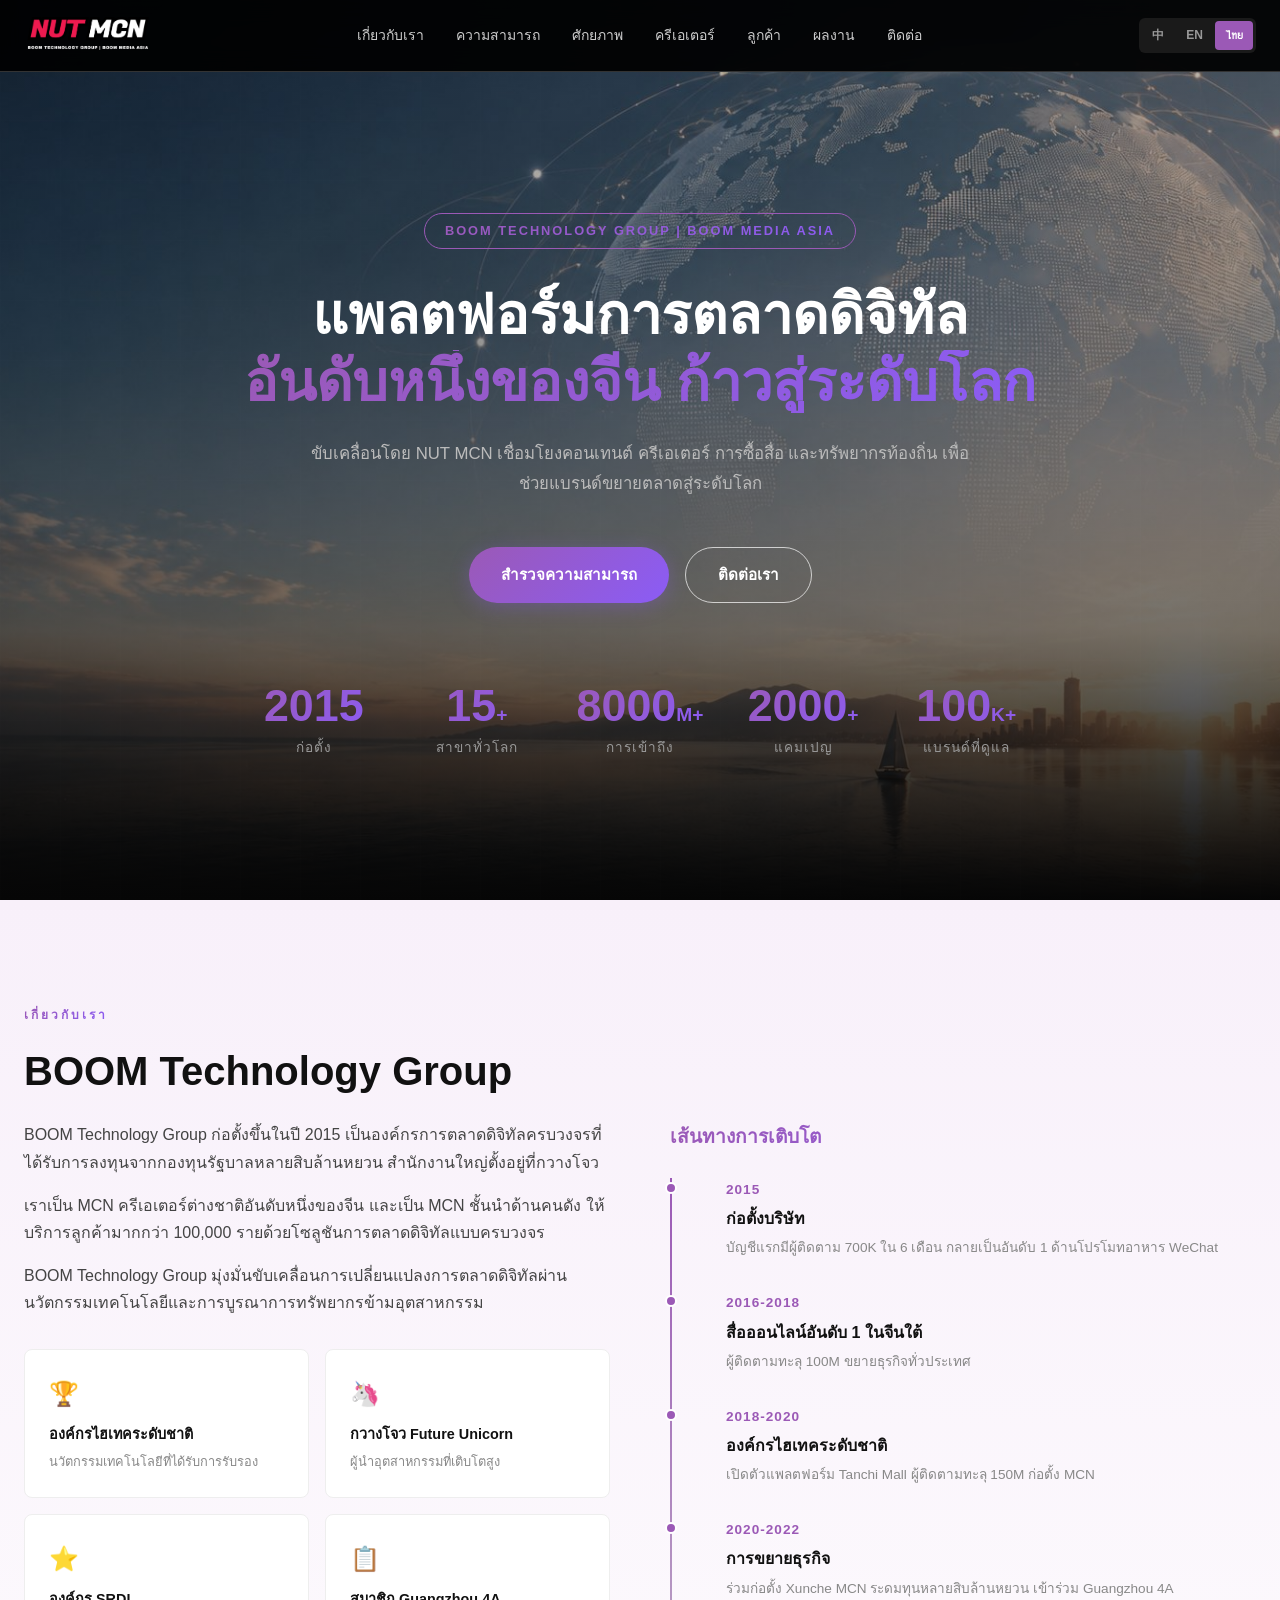
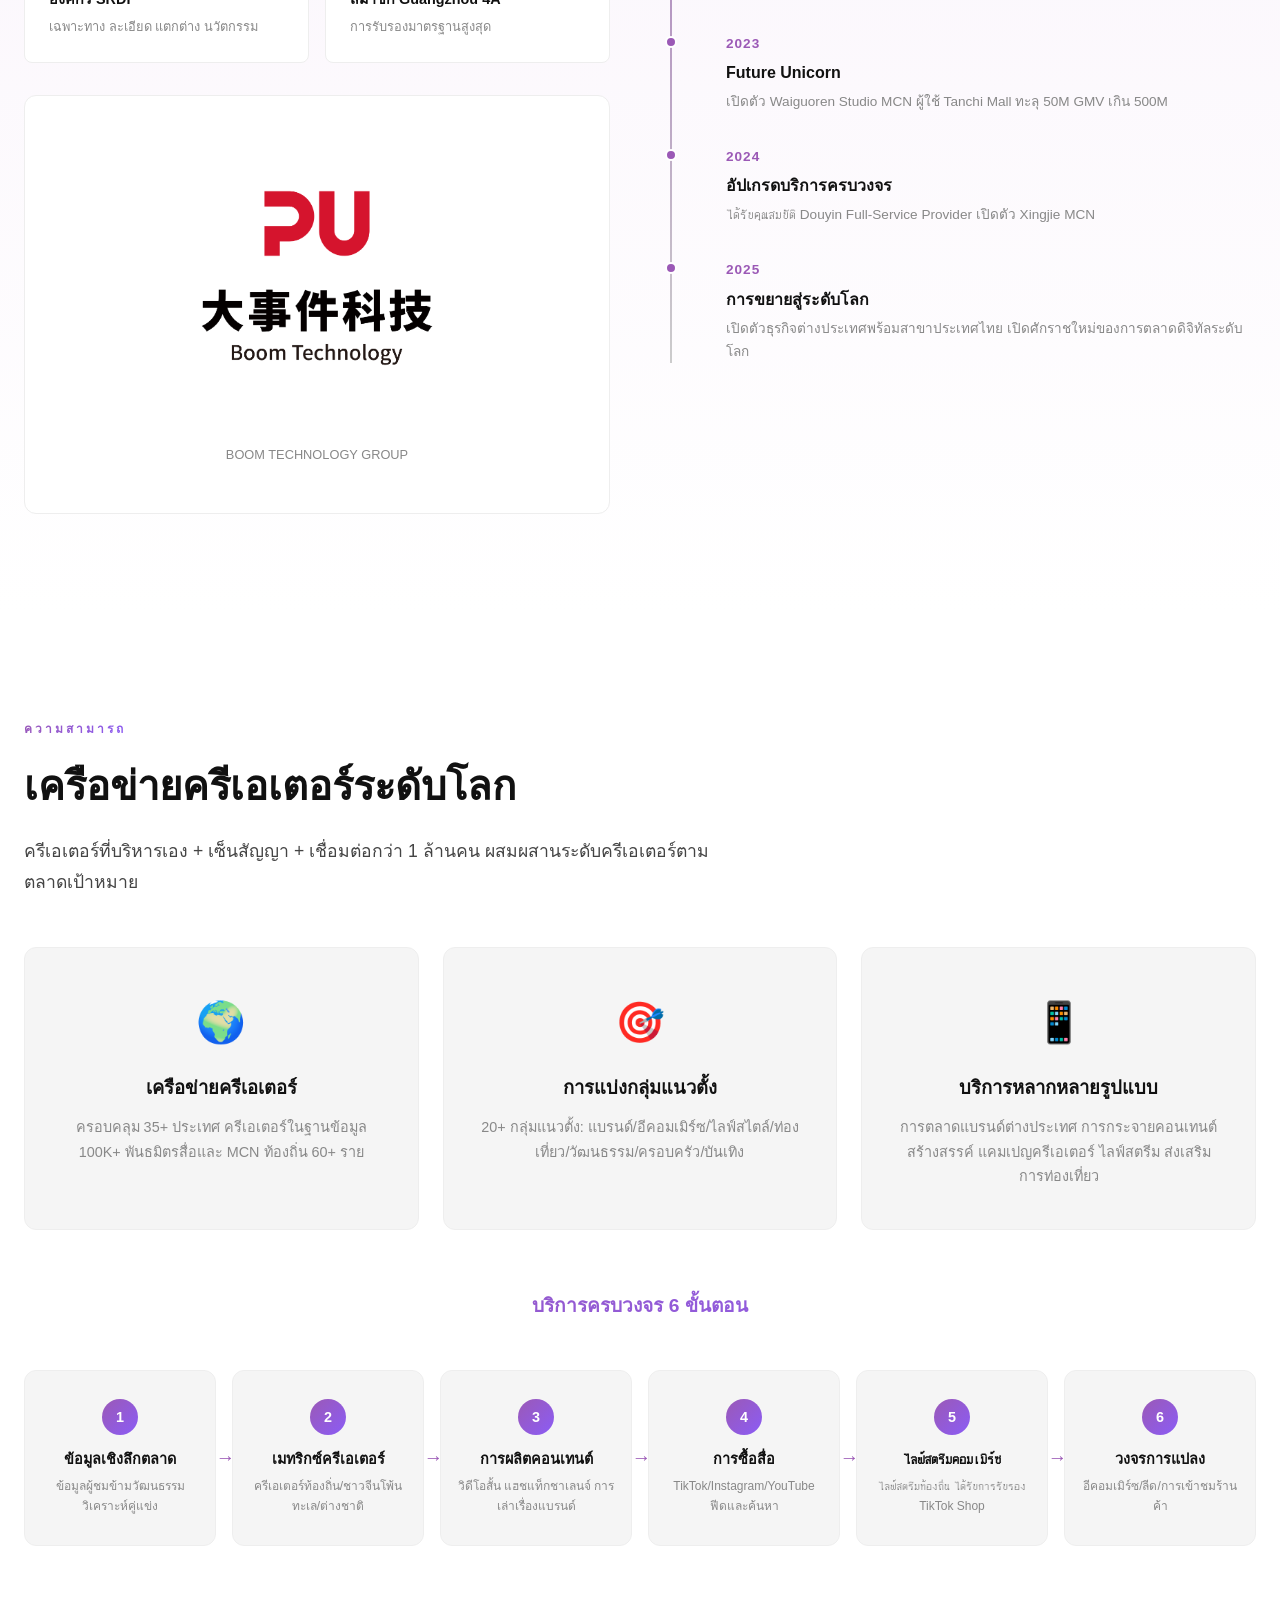
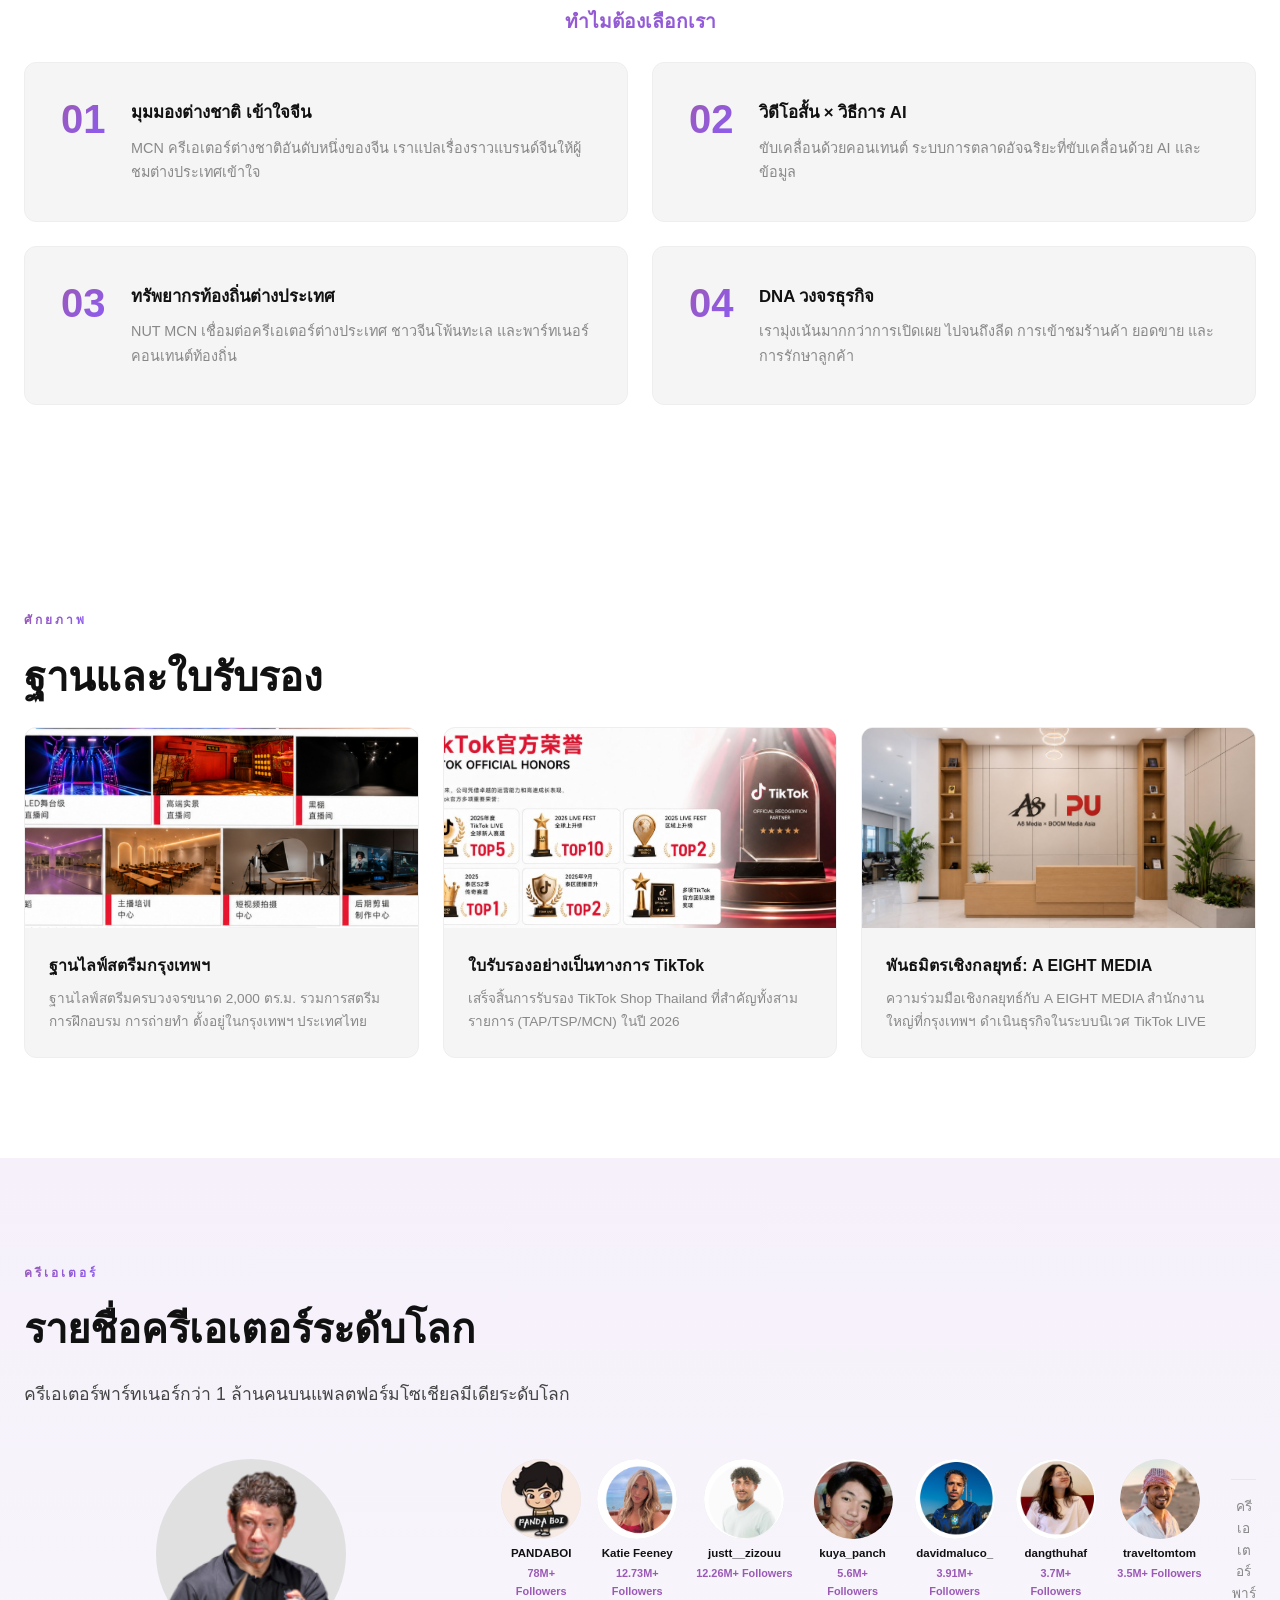
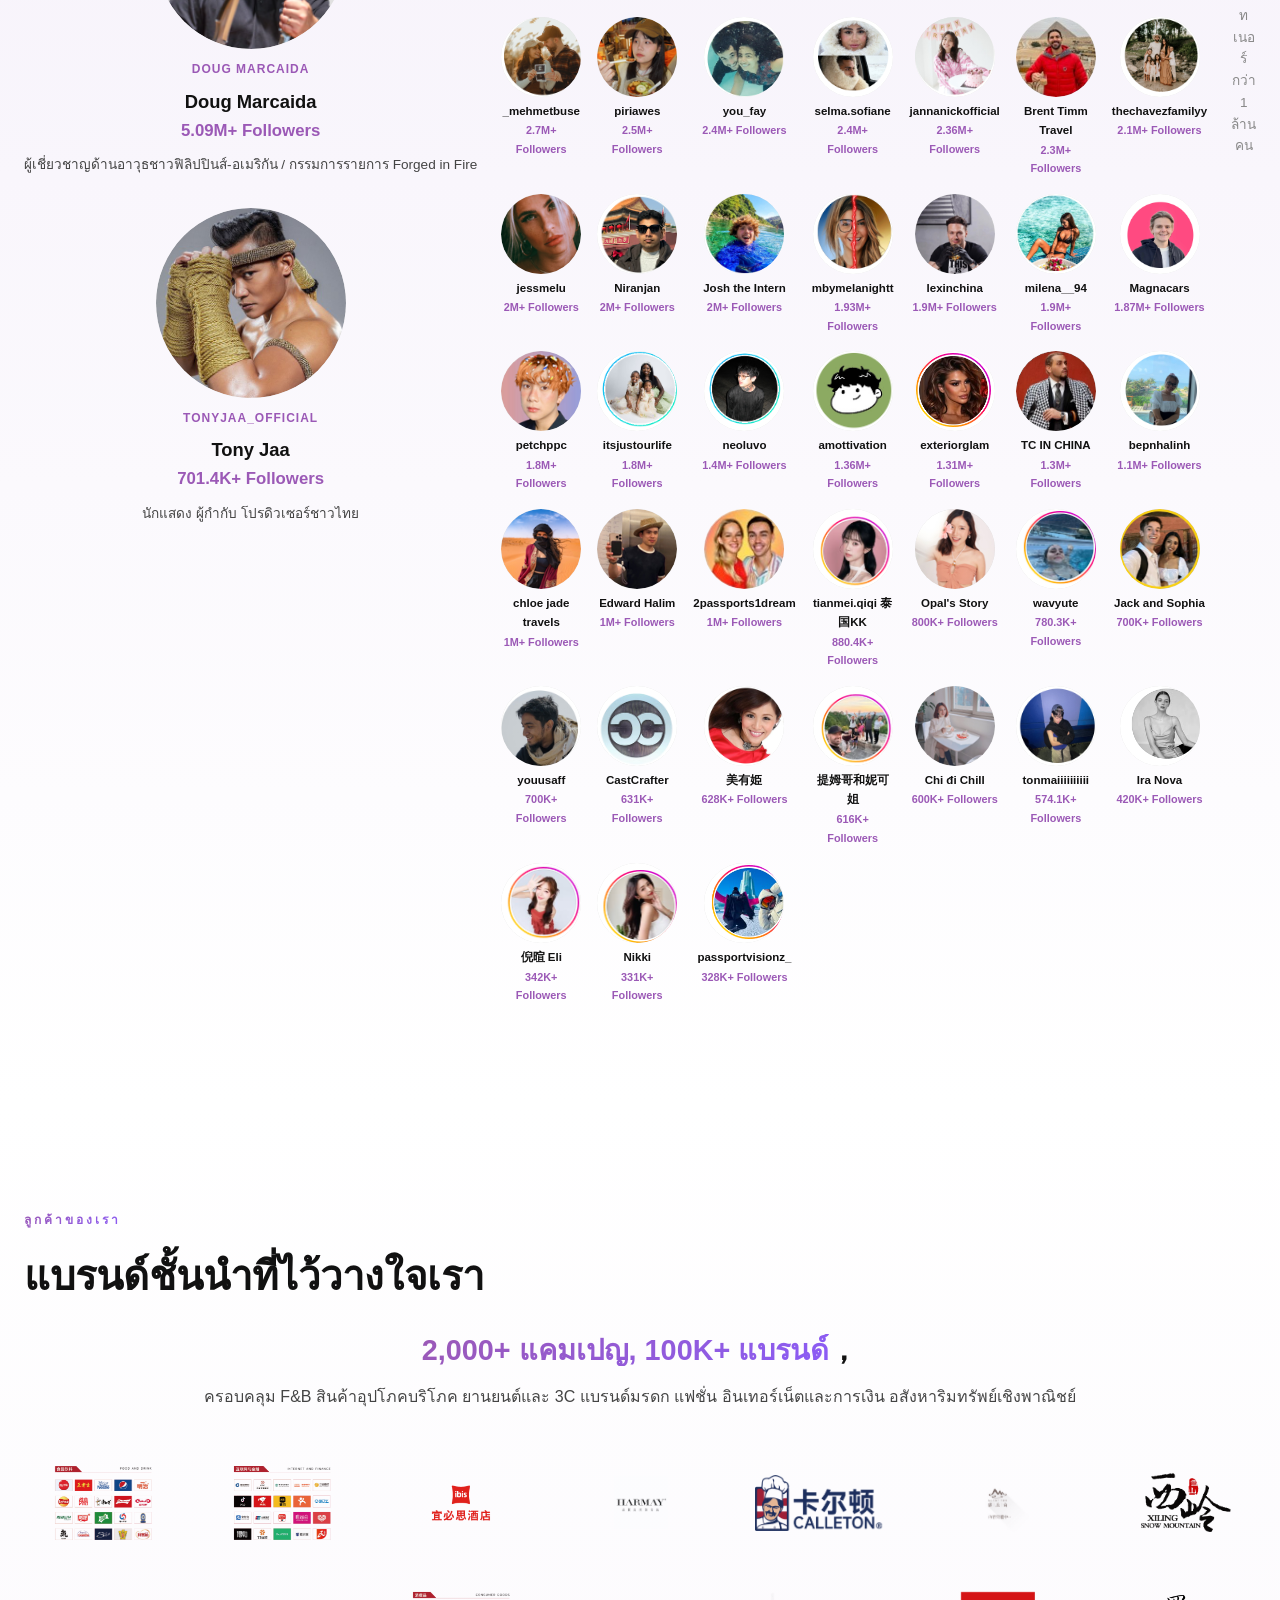
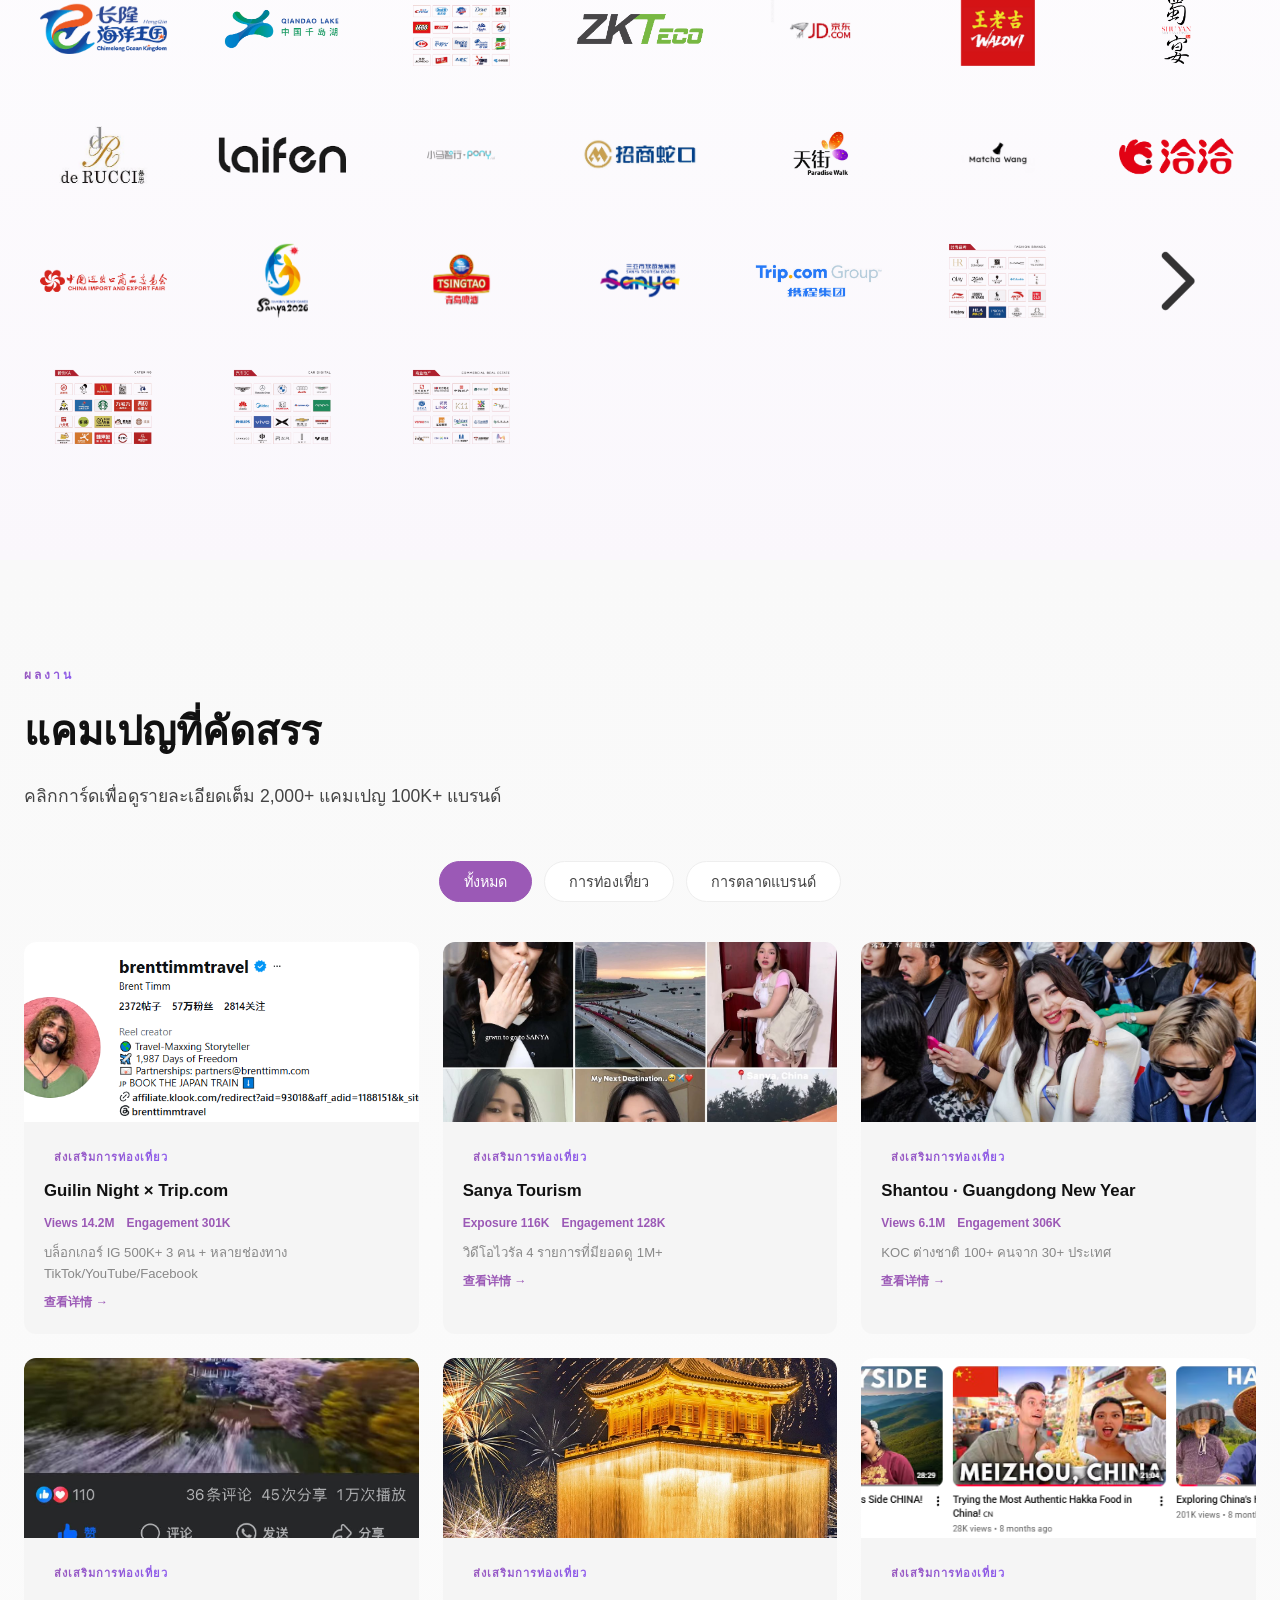
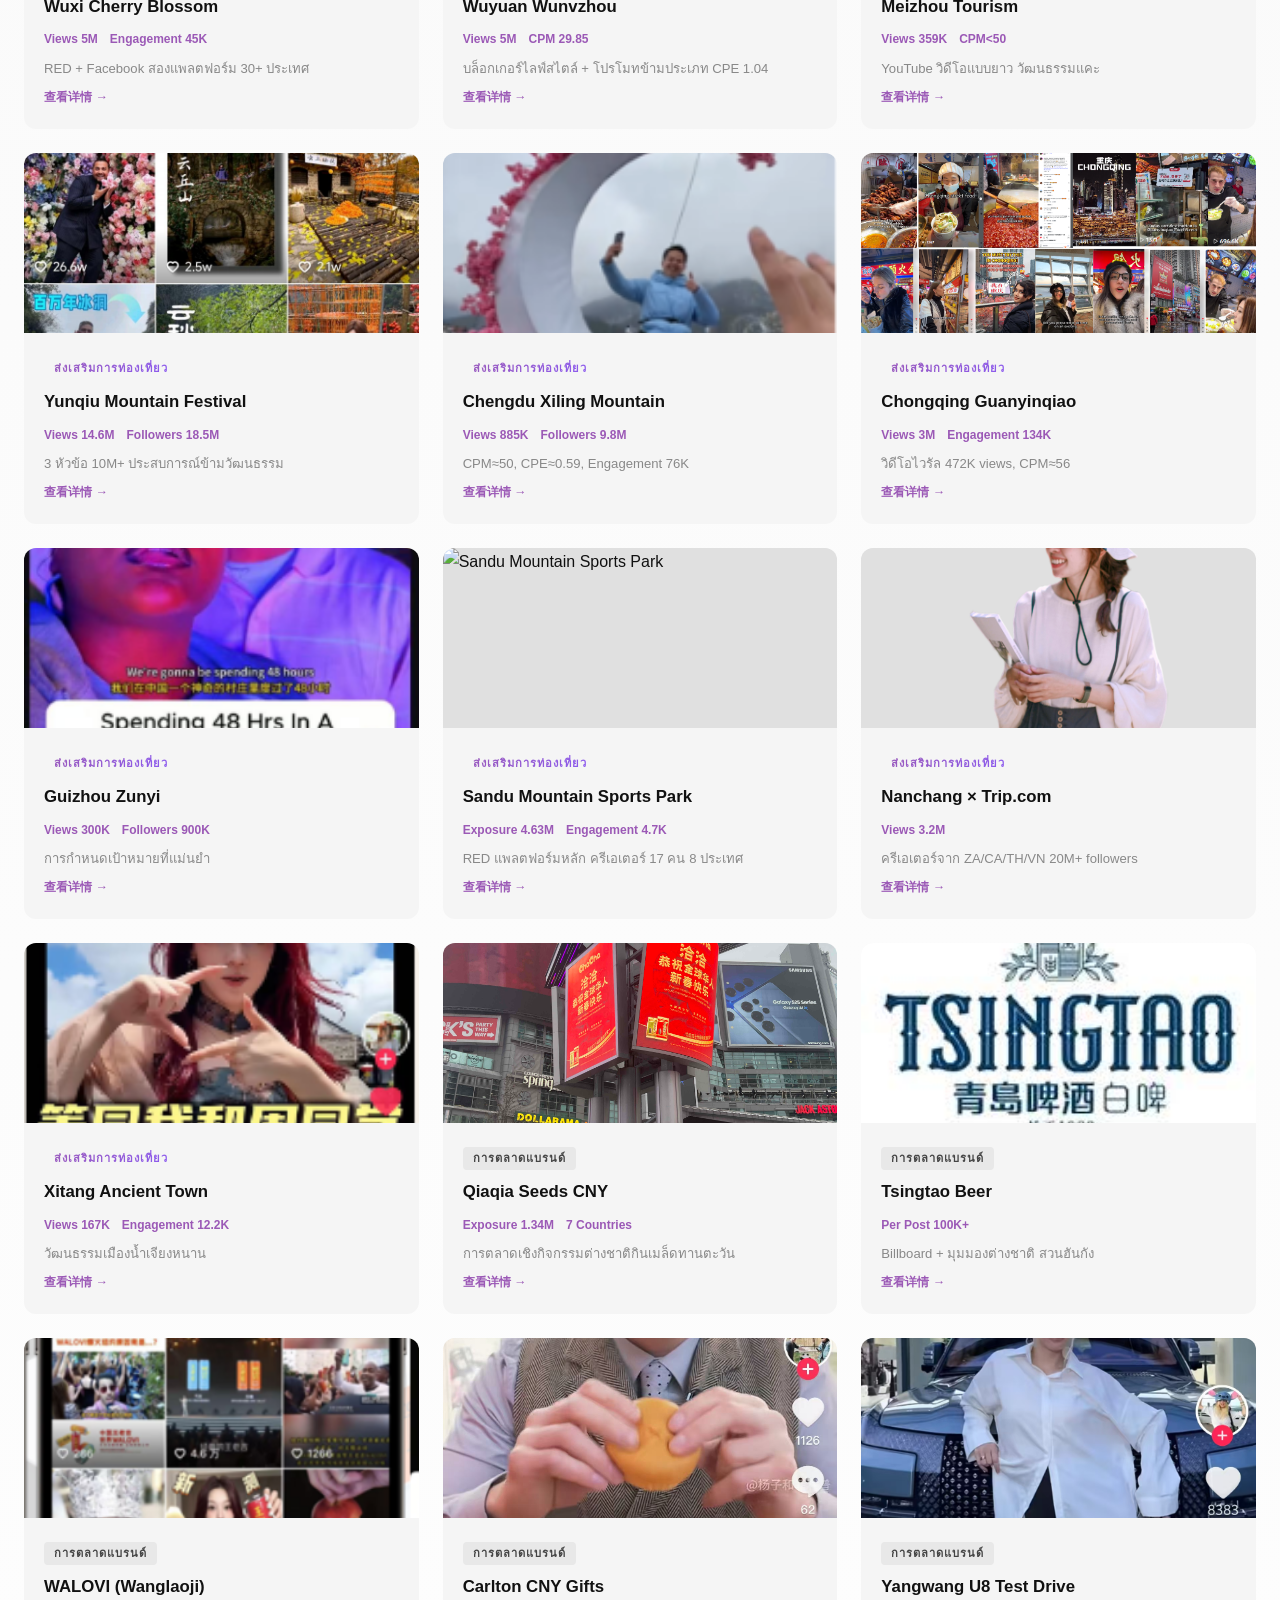
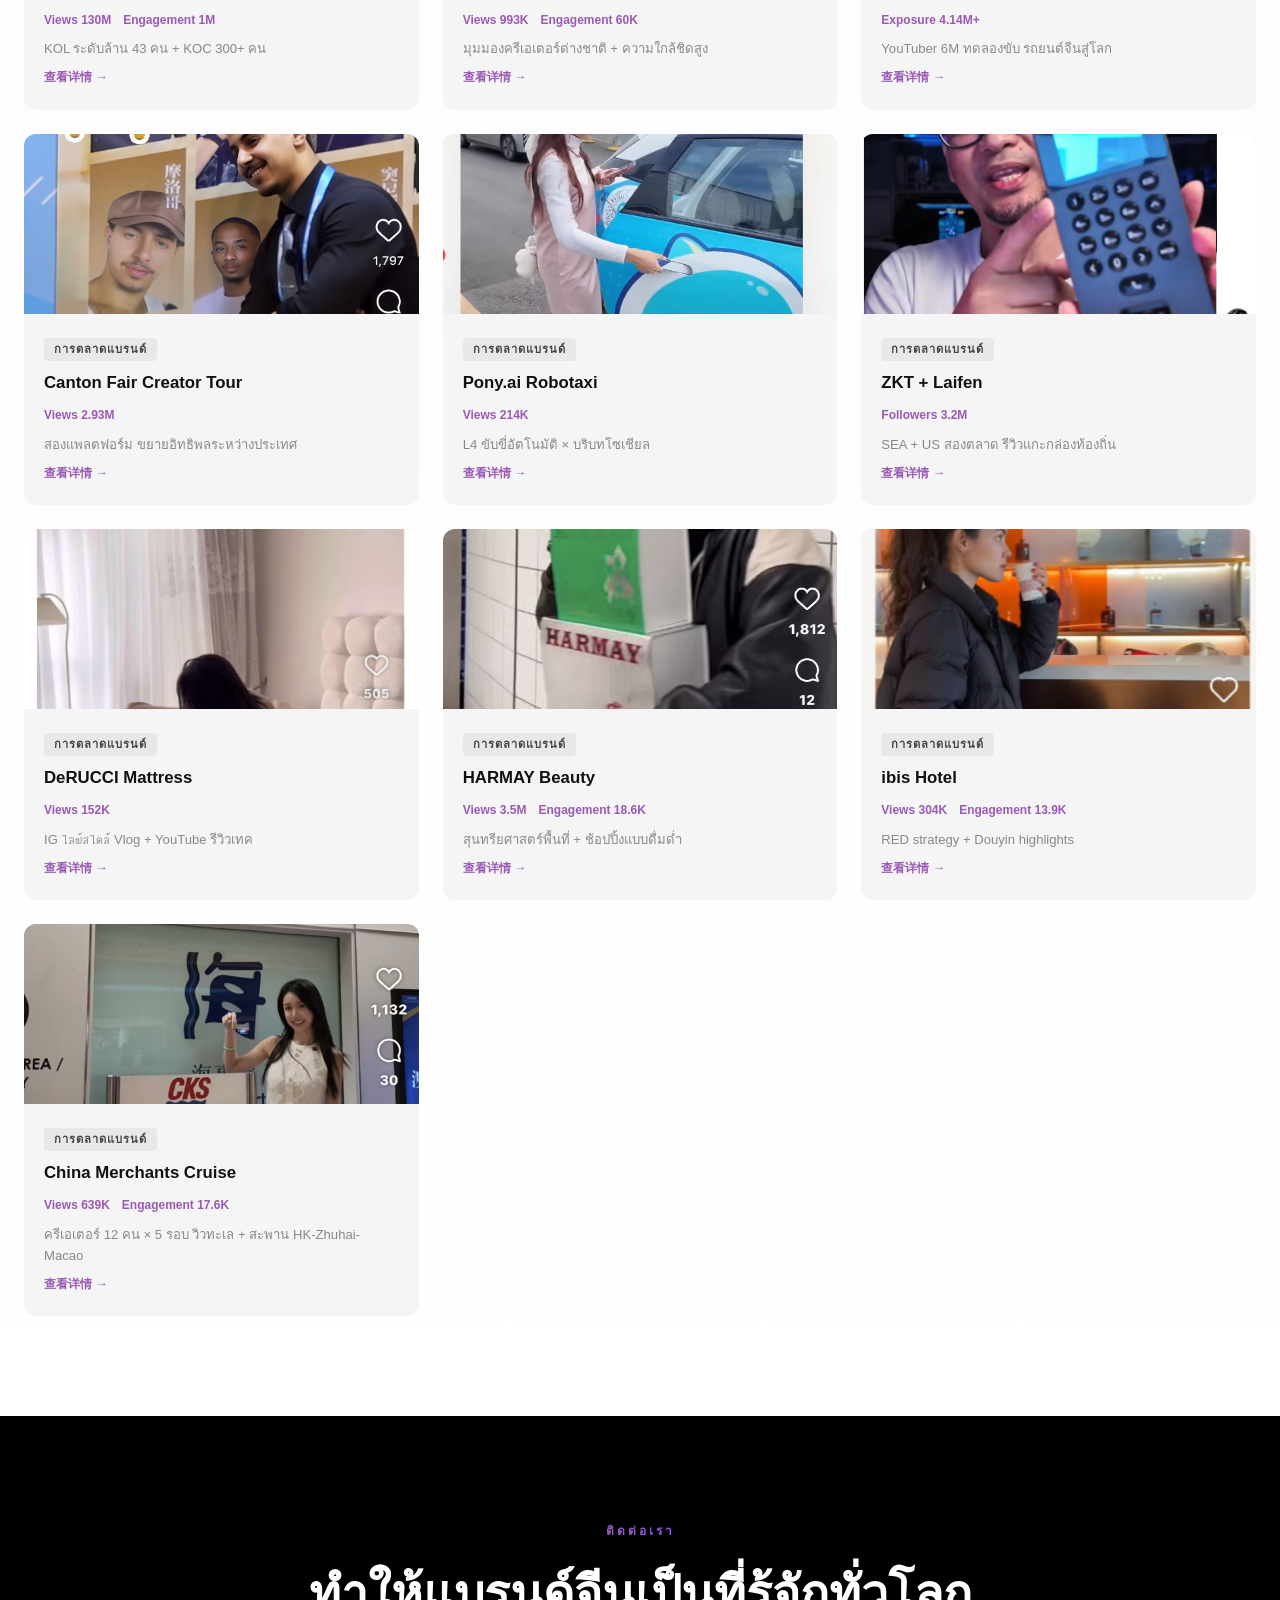
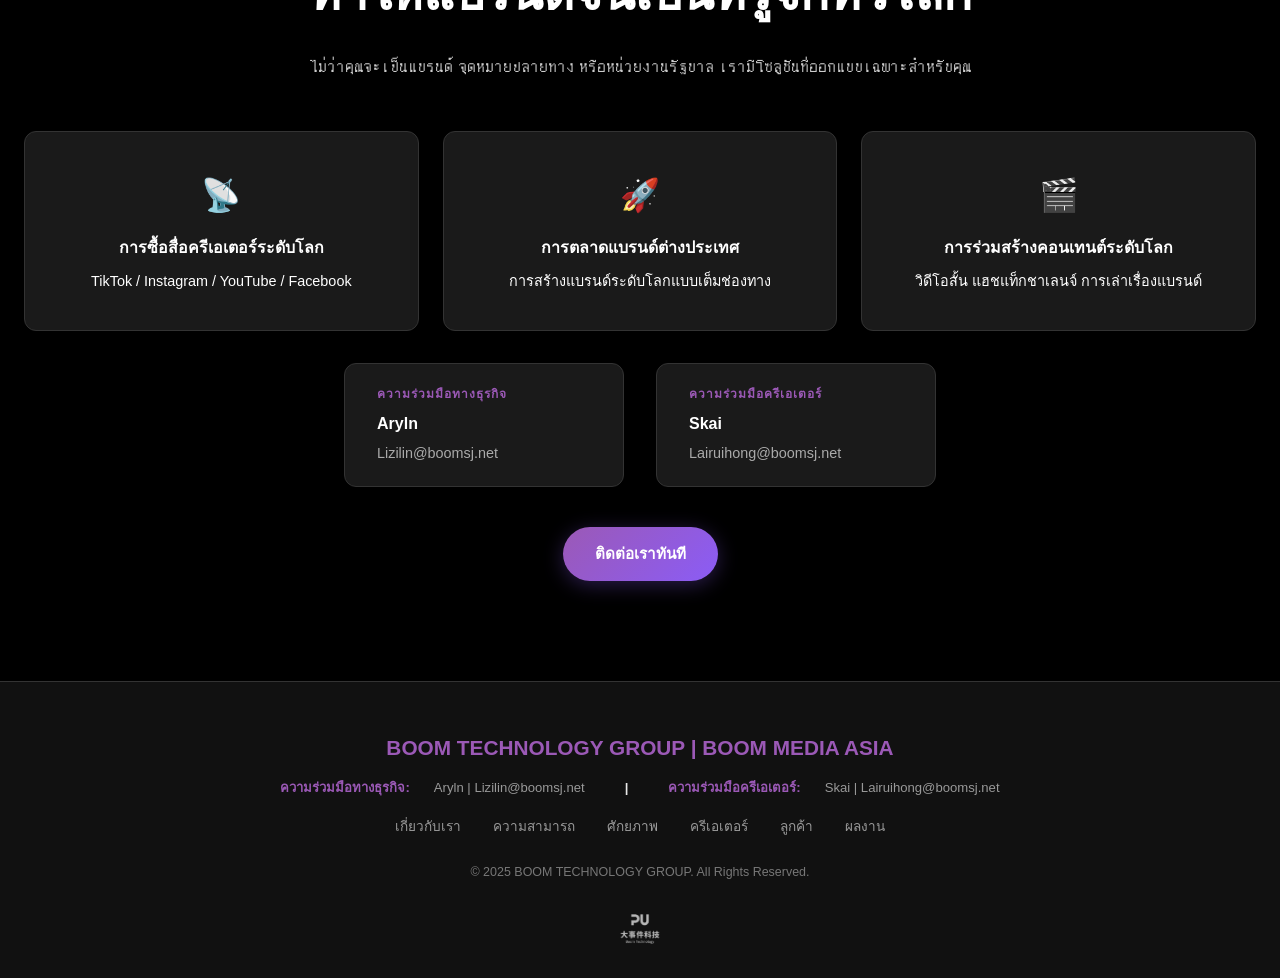
==== commit 749087e8: "Update index.html" ====
--- a/index.html
+++ b/index.html
@@ -4,6 +4,12 @@
 <meta charset="UTF-8">
 <meta name="viewport" content="width=device-width, initial-scale=1.0">
 <title>BOOM MEDIA ASIA – Make China Brands Global</title>
+<meta property="og:title" content="BOOM MEDIA ASIA – Make China Brands Global">
+<meta property="og:description" content="NUT MCN is a leading global creator network under BOOM Technology Group, connecting brands with top content creators across Asia-Pacific. We deliver innovative digital media strategies, talent management, and authentic brand storytelling.">
+<meta property="og:image" content="https://boommedia.bbroot.com/images/og-image.jpg">
+<meta property="og:url" content="https://boommedia.bbroot.com">
+<meta property="og:type" content="website">
+<meta name="twitter:card" content="summary_large_image">
 <link rel="icon" type="image/jpeg" href="images/logo.jpg">
 <link rel="stylesheet" href="css/style.css">
 </head>
